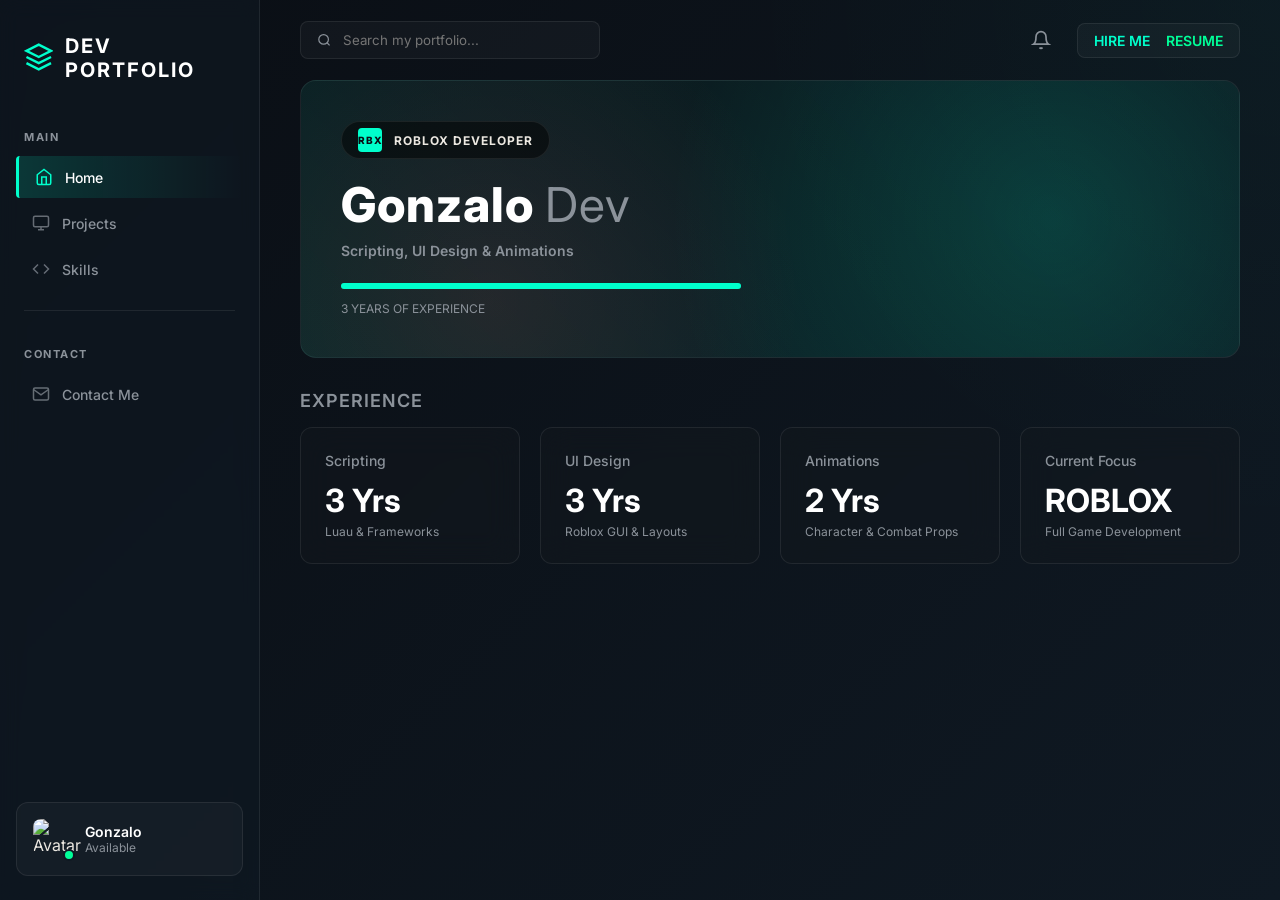
==== index.html @ f9179770 "Test_1" ====
<!DOCTYPE html>
<html lang="en">
<head>
  <meta charset="UTF-8">
  <meta name="viewport" content="width=device-width, initial-scale=1.0">
  <title>Gonzalo Developer Portfolio</title>
  <link href="https://fonts.googleapis.com/css2?family=Inter:wght@300;400;500;600;700&display=swap" rel="stylesheet">
  <link rel="stylesheet" href="style.css">
</head>
<body>
  <div class="app-layout">
    <!-- Sidebar Navigation -->
    <aside class="sidebar">
      <div class="logo-container">
        <svg width="32" height="32" viewBox="0 0 24 24" fill="none" stroke="var(--cyan)" stroke-width="2">
          <polygon points="12 2 2 7 12 12 22 7 12 2"></polygon>
          <polyline points="2 17 12 22 22 17"></polyline>
          <polyline points="2 12 12 17 22 12"></polyline>
        </svg>
        <h1>DEV PORTFOLIO</h1>
      </div>
      <nav class="nav-menu">
        <div class="nav-section">MAIN</div>
        <button class="nav-item active" data-target="view-home">
          <svg class="nav-icon" viewBox="0 0 24 24" fill="none" stroke="currentColor" stroke-width="2"><path d="M3 9l9-7 9 7v11a2 2 0 0 1-2 2H5a2 2 0 0 1-2-2z"></path><polyline points="9 22 9 12 15 12 15 22"></polyline></svg>
          Home
        </button>
        <button class="nav-item" data-target="view-projects">
          <svg class="nav-icon" viewBox="0 0 24 24" fill="none" stroke="currentColor" stroke-width="2"><rect x="2" y="3" width="20" height="14" rx="2" ry="2"></rect><line x1="8" y1="21" x2="16" y2="21"></line><line x1="12" y1="17" x2="12" y2="21"></line></svg>
          Projects
        </button>
        <button class="nav-item" data-target="view-skills">
          <svg class="nav-icon" viewBox="0 0 24 24" fill="none" stroke="currentColor" stroke-width="2"><polyline points="16 18 22 12 16 6"></polyline><polyline points="8 6 2 12 8 18"></polyline></svg>
          Skills
        </button>
        <div class="divider"></div>
        <div class="nav-section">CONTACT</div>
        <button class="nav-item" data-target="view-contact">
          <svg class="nav-icon" viewBox="0 0 24 24" fill="none" stroke="currentColor" stroke-width="2"><path d="M4 4h16c1.1 0 2 .9 2 2v12c0 1.1-.9 2-2 2H4c-1.1 0-2-.9-2-2V6c0-1.1.9-2 2-2z"></path><polyline points="22,6 12,13 2,6"></polyline></svg>
          Contact Me
        </button>
      </nav>
      
      <div class="sidebar-user">
        <div class="user-avatar">
          <img id="sidebar-avatar-img" src="https://i.pravatar.cc/150?img=68" alt="Avatar">
          <div class="status-indicator online"></div>
        </div>
        <div class="user-info">
          <div class="user-name">Gonzalo</div>
          <div class="user-status">Available</div>
        </div>
      </div>
    </aside>
    <!-- Main Content Area -->
    <main class="main-content">
      <header class="content-header">
        <div class="search-bar">
          <svg viewBox="0 0 24 24" fill="none" stroke="currentColor" stroke-width="2"><circle cx="11" cy="11" r="8"></circle><line x1="21" y1="21" x2="16.65" y2="16.65"></line></svg>
          <input type="text" placeholder="Search my portfolio...">
        </div>
        <div class="header-actions">
          <button class="icon-btn"><svg viewBox="0 0 24 24" fill="none" stroke="currentColor" stroke-width="2"><path d="M18 8A6 6 0 0 0 6 8c0 7-3 9-3 9h18s-3-2-3-9"></path><path d="M13.73 21a2 2 0 0 1-3.46 0"></path></svg></button>
          <div class="wallet">
            <span class="vp">HIRE ME</span>
            <span class="rp">RESUME</span>
          </div>
        </div>
      </header>
      <div class="views-container">
        <!-- HOME VIEW -->
        <section id="view-home" class="view active">
          <div class="hero-card">
            <div class="hero-bg" id="hero-card-bg"></div>
            <div class="hero-content">
              <div class="player-rank">
                <div class="rank-icon">RBX</div>
                <span>ROBLOX DEVELOPER</span>
              </div>
              <h1 class="player-name">Gonzalo <span class="player-tag">Dev</span></h1>
              <div class="player-level" id="hero-player-level">Scripting, UI Design & Animations</div>
              
              <div class="level-progress">
                <div class="progress-bar"><div class="progress-fill" style="width: 100%"></div></div>
                <span class="progress-text">3 YEARS OF EXPERIENCE</span>
              </div>
            </div>
          </div>
          <h2 class="section-title">EXPERIENCE</h2>
          <div class="stats-grid">
            <div class="stat-card glass-card">
              <h3>Scripting</h3>
              <div class="stat-value text-green">3 Yrs</div>
              <div class="stat-sub">Luau & Frameworks</div>
            </div>
            <div class="stat-card glass-card">
              <h3>UI Design</h3>
              <div class="stat-value text-cyan">3 Yrs</div>
              <div class="stat-sub">Roblox GUI & Layouts</div>
            </div>
            <div class="stat-card glass-card">
              <h3>Animations</h3>
              <div class="stat-value text-yellow">2 Yrs</div>
              <div class="stat-sub">Character & Combat Props</div>
            </div>
            <div class="stat-card glass-card">
              <h3>Current Focus</h3>
              <div class="stat-value text-valo">ROBLOX</div>
              <div class="stat-sub">Full Game Development</div>
            </div>
          </div>
        </section>
        <!-- PROJECTS VIEW -->
        <section id="view-projects" class="view">
          <div class="dashboard-header">
            <h1 class="page-title">RECENT PROJECTS</h1>
            <div class="game-status active-game">
              <span class="pulse-dot"></span> STATUS: DEPLOYING
            </div>
          </div>
          <div class="telemetry-grid">
            <div class="telemetry-card glass-card border-green">
              <img src="https://placeco.de/400x200/101923/00ff99?text=Your+Project+Image+Here" alt="Project 1" style="width: 100%; border-radius: 8px; margin-bottom: 16px; object-fit: cover;">
              <div class="t-header">
                <h3>Advanced Combat System</h3>
                <svg viewBox="0 0 24 24" fill="none" stroke="currentColor" stroke-width="2"><path d="M3 9l9-7 9 7v11a2 2 0 0 1-2 2H5a2 2 0 0 1-2-2z"></path></svg>
              </div>
              <p style="color: var(--text-muted); font-size: 14px; margin-bottom: 20px;">A highly responsive melee and ranged combat framework with block/parry mechanics.</p>
              <div class="t-graph" style="height: auto;">
                 <span style="background: rgba(0,255,153,0.1); color: var(--green); padding: 4px 8px; border-radius: 4px; font-size: 12px; margin-right: 8px;">Luau</span>
                 <span style="background: rgba(0,255,153,0.1); color: var(--green); padding: 4px 8px; border-radius: 4px; font-size: 12px; margin-right: 8px;">Animations</span>
                 <span style="background: rgba(0,255,153,0.1); color: var(--green); padding: 4px 8px; border-radius: 4px; font-size: 12px;">VFX</span>
              </div>
            </div>
            <div class="telemetry-card glass-card border-yellow">
              <img src="https://placeco.de/400x200/101923/ffcc00?text=Your+Project+Image+Here" alt="Project 2" style="width: 100%; border-radius: 8px; margin-bottom: 16px; object-fit: cover;">
              <div class="t-header">
                <h3>Interactive Main Menu</h3>
                <svg viewBox="0 0 24 24" fill="none" stroke="currentColor" stroke-width="2"><polyline points="22 12 18 12 15 21 9 3 6 12 2 12"></polyline></svg>
              </div>
              <p style="color: var(--text-muted); font-size: 14px; margin-bottom: 20px;">A dynamic, animated 3D main menu UI fully scripted with smooth transitions.</p>
              <div class="t-graph" style="height: auto;">
                 <span style="background: rgba(255,204,0,0.1); color: var(--yellow); padding: 4px 8px; border-radius: 4px; font-size: 12px; margin-right: 8px;">UI Design</span>
                 <span style="background: rgba(255,204,0,0.1); color: var(--yellow); padding: 4px 8px; border-radius: 4px; font-size: 12px; margin-right: 8px;">Camera Manipulation</span>
                 <span style="background: rgba(255,204,0,0.1); color: var(--yellow); padding: 4px 8px; border-radius: 4px; font-size: 12px;">Tweens</span>
              </div>
            </div>
            <div class="telemetry-card glass-card">
              <img src="https://placeco.de/400x200/101923/ff4655?text=Your+Project+Image+Here" alt="Project 3" style="width: 100%; border-radius: 8px; margin-bottom: 16px; object-fit: cover;">
              <div class="t-header">
                <h3>Custom Simulator Framework</h3>
                <svg viewBox="0 0 24 24" fill="none" stroke="currentColor" stroke-width="2"><polyline points="9 11 12 14 22 4"></polyline><path d="M21 12v7a2 2 0 0 1-2 2H5a2 2 0 0 1-2-2V5a2 2 0 0 1 2-2h11"></path></svg>
              </div>
              <p style="color: var(--text-muted); font-size: 14px; margin-bottom: 20px;">A complete, scalable framework for simulator games including pets, inventory, and shops.</p>
              <div class="t-graph" style="height: auto;">
                 <span style="background: rgba(255,70,85,0.1); color: var(--valo-red); padding: 4px 8px; border-radius: 4px; font-size: 12px; margin-right: 8px;">Scripting</span>
                 <span style="background: rgba(255,70,85,0.1); color: var(--valo-red); padding: 4px 8px; border-radius: 4px; font-size: 12px; margin-right: 8px;">Datastores</span>
                 <span style="background: rgba(255,70,85,0.1); color: var(--valo-red); padding: 4px 8px; border-radius: 4px; font-size: 12px;">Client-Server Sync</span>
              </div>
            </div>
          </div>
        </section>
        <!-- SKILLS VIEW -->
        <section id="view-skills" class="view">
          <div class="dashboard-header">
            <h1 class="page-title">TECHNICAL SKILLS</h1>
          </div>
          <div class="telemetry-grid">
            <div class="telemetry-card glass-card">
              <div class="t-header">
                <h3>SCRIPTING (LUAU)</h3>
                <svg viewBox="0 0 24 24" fill="none" stroke="currentColor" stroke-width="2"><polyline points="16 18 22 12 16 6"></polyline><polyline points="8 6 2 12 8 18"></polyline></svg>
              </div>
              <div class="t-value">95%</div>
              <div class="progress-ring-container">
                <svg class="progress-ring" height="80" width="80">
                  <circle stroke="rgba(255,255,255,0.1)" stroke-width="6" fill="transparent" r="34" cx="40" cy="40"/>
                  <circle stroke="var(--cyan)" stroke-width="6" fill="transparent" r="34" cx="40" cy="40" stroke-dasharray="213" stroke-dashoffset="10"/>
                </svg>
              </div>
            </div>
            <div class="telemetry-card glass-card">
              <div class="t-header">
                <h3>UI DESIGN (ROBLOX GUI)</h3>
                <svg viewBox="0 0 24 24" fill="none" stroke="currentColor" stroke-width="2"><circle cx="12" cy="12" r="10"></circle><circle cx="12" cy="12" r="4"></circle><line x1="21.17" y1="8" x2="12" y2="8"></line><line x1="3.95" y1="6.06" x2="8.54" y2="14"></line><line x1="10.88" y1="21.94" x2="15.46" y2="14"></line></svg>
              </div>
              <div class="t-value">90%</div>
              <div class="progress-ring-container">
                <svg class="progress-ring" height="80" width="80">
                  <circle stroke="rgba(255,255,255,0.1)" stroke-width="6" fill="transparent" r="34" cx="40" cy="40"/>
                  <circle stroke="var(--valo-red)" stroke-width="6" fill="transparent" r="34" cx="40" cy="40" stroke-dasharray="213" stroke-dashoffset="21"/>
                </svg>
              </div>
            </div>
            <div class="telemetry-card glass-card">
              <div class="t-header">
                <h3>ANIMATIONS</h3>
                <svg viewBox="0 0 24 24" fill="none" stroke="currentColor" stroke-width="2"><ellipse cx="12" cy="5" rx="9" ry="3"></ellipse><path d="M21 12c0 1.66-4 3-9 3s-9-1.34-9-3"></path><path d="M3 5v14c0 1.66 4 3 9 3s9-1.34 9-3V5"></path></svg>
              </div>
              <div class="t-value">80%</div>
              <div class="progress-ring-container">
                <svg class="progress-ring" height="80" width="80">
                  <circle stroke="rgba(255,255,255,0.1)" stroke-width="6" fill="transparent" r="34" cx="40" cy="40"/>
                  <circle stroke="var(--yellow)" stroke-width="6" fill="transparent" r="34" cx="40" cy="40" stroke-dasharray="213" stroke-dashoffset="42"/>
                </svg>
              </div>
            </div>
          </div>
        </section>
        <!-- CONTACT VIEW -->
        <section id="view-contact" class="view">
          <h1 class="page-title">CONTACT ME</h1>
          <div class="settings-container glass-card">
            <div class="settings-group">
              <h3>Get In Touch</h3>
              <div class="setting-item">
                <div class="setting-info">
                  <h4>Email</h4>
                  <p>gonzalo@example.com</p>
                </div>
                <button class="btn btn-danger">COPY</button>
              </div>
              <div class="setting-item">
                <div class="setting-info">
                  <h4>Roblox Profile</h4>
                  <p>roblox.com/users/12345/profile</p>
                </div>
                <button class="btn btn-danger">VISIT</button>
              </div>
              <div class="setting-item">
                <div class="setting-info">
                  <h4>Discord</h4>
                  <p>gonzalo_dev</p>
                </div>
                <button class="btn btn-danger">COPY</button>
              </div>
            </div>
            <div class="settings-actions">
              <button class="btn btn-danger" style="width: 100%; justify-content: center;">
                <svg viewBox="0 0 24 24" width="16" height="16" fill="none" stroke="currentColor" stroke-width="2"><path d="M22 16.92v3a2 2 0 0 1-2.18 2 19.79 19.79 0 0 1-8.63-3.07 19.5 19.5 0 0 1-6-6 19.79 19.79 0 0 1-3.07-8.67A2 2 0 0 1 4.11 2h3a2 2 0 0 1 2 1.72 12.84 12.84 0 0 0 .7 2.81 2 2 0 0 1-.45 2.11L8.09 9.91a16 16 0 0 0 6 6l1.27-1.27a2 2 0 0 1 2.11-.45 12.84 12.84 0 0 0 2.81.7A2 2 0 0 1 22 16.92z"></path></svg>
                SCHEDULE A CALL
              </button>
            </div>
          </div>
        </section>
      </div>
    </main>
  </div>
  <script src="script.js"></script>
</body>
</html>
---- style.css ----
:root {
  --valo-black: #111111;
  --valo-dark: #0f1923;
  --valo-darker: #0a0e14;
  --valo-red: #ff4655;
  --cyan: #00ffcc;
  --green: #00ff99;
  --yellow: #ffcc00;
  --text-main: #ece8e1;
  --text-muted: #8b929a;
  --glass-bg: rgba(255, 255, 255, 0.03);
  --glass-border: rgba(255, 255, 255, 0.08);
  --glow-red: rgba(255, 70, 85, 0.4);
}
* { box-sizing: border-box; margin: 0; padding: 0; }
body {
  font-family: 'Inter', sans-serif; background: linear-gradient(135deg, var(--valo-darker), var(--valo-dark)); color: var(--text-main); height: 100vh; overflow: hidden; user-select: none;
}
.app-layout { display: flex; height: 100vh; }
.sidebar {
  width: 260px; background: rgba(15, 25, 35, 0.6); backdrop-filter: blur(10px); border-right: 1px solid var(--glass-border); display: flex; flex-direction: column; padding: 32px 0 24px;
}
.logo-container { display: flex; align-items: center; gap: 12px; padding: 0 24px 32px; }
.logo-container h1 { font-size: 20px; font-weight: 700; letter-spacing: 2px; color: white; margin-top: 2px; }
.nav-menu { flex: 1; display: flex; flex-direction: column; gap: 4px; padding: 0 16px; }
.nav-section { font-size: 11px; font-weight: 700; color: var(--text-muted); letter-spacing: 1.5px; padding: 16px 8px 8px; }
.nav-item {
  display: flex; align-items: center; gap: 12px; width: 100%; padding: 12px 16px; background: transparent; border: none; border-radius: 8px; color: var(--text-muted); font-size: 14px; font-weight: 500; cursor: pointer; transition: all 0.2s ease; font-family: 'Inter', sans-serif;
}
.nav-item .nav-icon { width: 18px; height: 18px; opacity: 0.7; transition: opacity 0.2s; }
.nav-item:hover { color: white; background: rgba(255, 255, 255, 0.05); }
.nav-item.active {
  color: white; background: linear-gradient(90deg, rgba(0, 255, 204, 0.15), transparent); border-left: 3px solid var(--cyan); border-radius: 4px;
}
.nav-item.active .nav-icon { opacity: 1; stroke: var(--cyan); }
.divider { height: 1px; background: var(--glass-border); margin: 16px 8px; }
.sidebar-user {
  margin: 0 16px; padding: 16px; background: var(--glass-bg); border-radius: 12px; border: 1px solid var(--glass-border); display: flex; align-items: center; gap: 12px;
}
.user-avatar { position: relative; width: 40px; height: 40px; }
.user-avatar img { width: 100%; height: 100%; border-radius: 8px; object-fit: cover; }
.status-indicator {
  position: absolute; bottom: -2px; right: -2px; width: 12px; height: 12px; border-radius: 50%; border: 2px solid var(--valo-dark);
}
.status-indicator.online { background: var(--green); }
.user-info { display: flex; flex-direction: column; }
.user-name { font-weight: 600; font-size: 14px; color: white; }
.user-status { font-size: 12px; color: var(--text-muted); }
.main-content {
  flex: 1; display: flex; flex-direction: column; position: relative; overflow: hidden; background: radial-gradient(circle at top right, rgba(0, 255, 204, 0.03), transparent 40%);
}
.content-header { height: 80px; padding: 0 40px; display: flex; justify-content: space-between; align-items: center; }
.search-bar {
  display: flex; align-items: center; gap: 12px; background: var(--glass-bg); border: 1px solid var(--glass-border); padding: 10px 16px; border-radius: 8px; width: 300px; transition: border-color 0.2s;
}
.search-bar:focus-within { border-color: var(--cyan); }
.search-bar svg { width: 16px; height: 16px; color: var(--text-muted); }
.search-bar input { background: transparent; border: none; color: white; outline: none; width: 100%; font-family: inherit; }
.header-actions { display: flex; align-items: center; gap: 20px; }
.icon-btn { background: transparent; border: none; color: var(--text-muted); cursor: pointer; transition: color 0.2s; width: 32px; height: 32px; display: flex; justify-content: center; align-items: center; }
.icon-btn:hover { color: white; }
.icon-btn svg { width: 20px; height: 20px; }
.wallet {
  display: flex; gap: 16px; font-size: 14px; font-weight: 600; background: var(--glass-bg); padding: 8px 16px; border-radius: 8px; border: 1px solid var(--glass-border);
}
.vp { color: var(--cyan); cursor: pointer; transition: color 0.2s; }
.vp:hover { color: white; }
.rp { color: var(--green); cursor: pointer; transition: color 0.2s; }
.rp:hover { color: white; }
.views-container { flex: 1; padding: 0 40px 40px; overflow-y: auto; position: relative; }
.view { display: none; animation: fadeIn 0.3s ease forwards; }
.view.active { display: block; }
@keyframes fadeIn { from { opacity: 0; transform: translateY(10px); } to { opacity: 1; transform: translateY(0); } }
.page-title { font-size: 32px; font-weight: 700; letter-spacing: 2px; margin-bottom: 24px; text-transform: uppercase; color: white; }
.section-title { font-size: 18px; font-weight: 600; margin: 32px 0 16px; color: var(--text-muted); letter-spacing: 1px; }
.glass-card { background: rgba(20, 25, 30, 0.4); backdrop-filter: blur(16px); border: 1px solid var(--glass-border); border-radius: 12px; padding: 24px; }
.text-green { color: var(--green); }
.text-cyan { color: var(--cyan); }
.text-yellow { color: var(--yellow); }
.text-valo { color: var(--valo-red); }
.hero-card {
  position: relative; border-radius: 16px; overflow: hidden; min-height: 240px; display: flex; align-items: center; padding: 40px; border: 1px solid var(--glass-border); background: linear-gradient(45deg, rgba(0,255,204,0.1), rgba(0,0,0,0));
}
.hero-bg {
  position: absolute; top: 0; left: 0; right: 0; bottom: 0; background: radial-gradient(circle at 80% 50%, rgba(0,255,204,0.15) 0%, transparent 50%), radial-gradient(circle at 20% 80%, rgba(255,70,85,0.1) 0%, transparent 40%); z-index: 1;
}
.hero-content { position: relative; z-index: 2; width: 100%; }
.player-rank {
  display: inline-flex; align-items: center; gap: 12px; background: rgba(0,0,0,0.5); padding: 6px 16px; border-radius: 20px; font-size: 12px; font-weight: 700; letter-spacing: 1px; border: 1px solid var(--glass-border); margin-bottom: 16px;
}
.rank-icon { width: 24px; height: 24px; background: var(--cyan); color: var(--valo-darker); display: flex; justify-content: center; align-items: center; font-size: 10px; border-radius: 4px; font-weight: 800; }
.player-name { font-size: 48px; font-weight: 800; color: white; letter-spacing: 1px; margin-bottom: 8px; }
.player-tag { color: var(--text-muted); font-weight: 400; }
.player-level { font-size: 14px; font-weight: 600; color: var(--text-muted); margin-bottom: 24px; }
.level-progress { max-width: 400px; }
.progress-bar { height: 6px; background: rgba(255,255,255,0.1); border-radius: 3px; overflow: hidden; margin-bottom: 8px; }
.progress-fill { height: 100%; background: var(--cyan); box-shadow: 0 0 10px rgba(0,255,204,0.5); }
.progress-text { font-size: 12px; color: var(--text-muted); }
.stats-grid { display: grid; grid-template-columns: repeat(auto-fit, minmax(200px, 1fr)); gap: 20px; }
.stat-card h3 { font-size: 14px; color: var(--text-muted); font-weight: 500; margin-bottom: 12px; }
.stat-value { font-size: 32px; font-weight: 700; color: white; margin-bottom: 4px; }
.stat-sub { font-size: 12px; color: var(--text-muted); }
.dashboard-header { display: flex; justify-content: space-between; align-items: center; margin-bottom: 24px; }
.game-status {
  display: flex; align-items: center; gap: 12px; padding: 8px 16px; border-radius: 20px; font-size: 12px; font-weight: 700; letter-spacing: 1px; background: rgba(0,255,153,0.1); color: var(--green); border: 1px solid rgba(0,255,153,0.2);
}
.pulse-dot { width: 8px; height: 8px; background: var(--green); border-radius: 50%; box-shadow: 0 0 10px var(--green); animation: pulse 2s infinite; }
@keyframes pulse { 0% { transform: scale(0.95); box-shadow: 0 0 0 0 rgba(0,255,153,0.7); } 70% { transform: scale(1); box-shadow: 0 0 0 6px rgba(0,255,153,0); } 100% { transform: scale(0.95); box-shadow: 0 0 0 0 rgba(0,255,153,0); } }
.telemetry-grid { display: grid; grid-template-columns: repeat(auto-fit, minmax(300px, 1fr)); gap: 24px; }
.telemetry-card { position: relative; overflow: hidden; display: flex; flex-direction: column; }
.border-green { border-top: 3px solid var(--green); }
.border-yellow { border-top: 3px solid var(--yellow); }
.t-header { display: flex; justify-content: space-between; align-items: center; margin-bottom: 16px; }
.t-header h3 { font-size: 14px; font-weight: 600; color: var(--text-muted); text-transform: uppercase; }
.t-header svg { width: 18px; height: 18px; color: var(--text-muted); }
.t-value { font-size: 40px; font-weight: 800; margin-bottom: 24px; }
.t-graph { display: flex; align-items: flex-end; gap: 4px; height: 60px; margin-top: auto; }
.progress-ring-container { display: flex; justify-content: center; align-items: center; margin-top: auto; padding: 10px 0; }
.progress-ring { transform: rotate(-90deg); }
.progress-ring circle { transition: stroke-dashoffset 0.5s; }
.settings-container { max-width: 600px; }
.settings-group { margin-bottom: 32px; }
.settings-group h3 { font-size: 14px; font-weight: 700; text-transform: uppercase; color: var(--text-muted); border-bottom: 1px solid var(--glass-border); padding-bottom: 12px; margin-bottom: 20px; }
.setting-item { display: flex; justify-content: space-between; align-items: center; margin-bottom: 20px; }
.setting-info h4 { font-size: 16px; font-weight: 500; color: white; margin-bottom: 4px; }
.setting-info p { font-size: 13px; color: var(--text-muted); }
.settings-actions { margin-top: 40px; padding-top: 24px; border-top: 1px solid var(--glass-border); }
.btn {
  display: inline-flex; align-items: center; gap: 8px; padding: 10px 24px; border-radius: 6px; font-size: 14px; font-weight: 600; cursor: pointer; transition: all 0.2s; font-family: inherit; border: none;
}
.btn-danger { background: transparent; color: var(--cyan); border: 1px solid rgba(0,255,204,0.3); }
.btn-danger:hover { background: rgba(0,255,204,0.1); border-color: var(--cyan); color: white; }
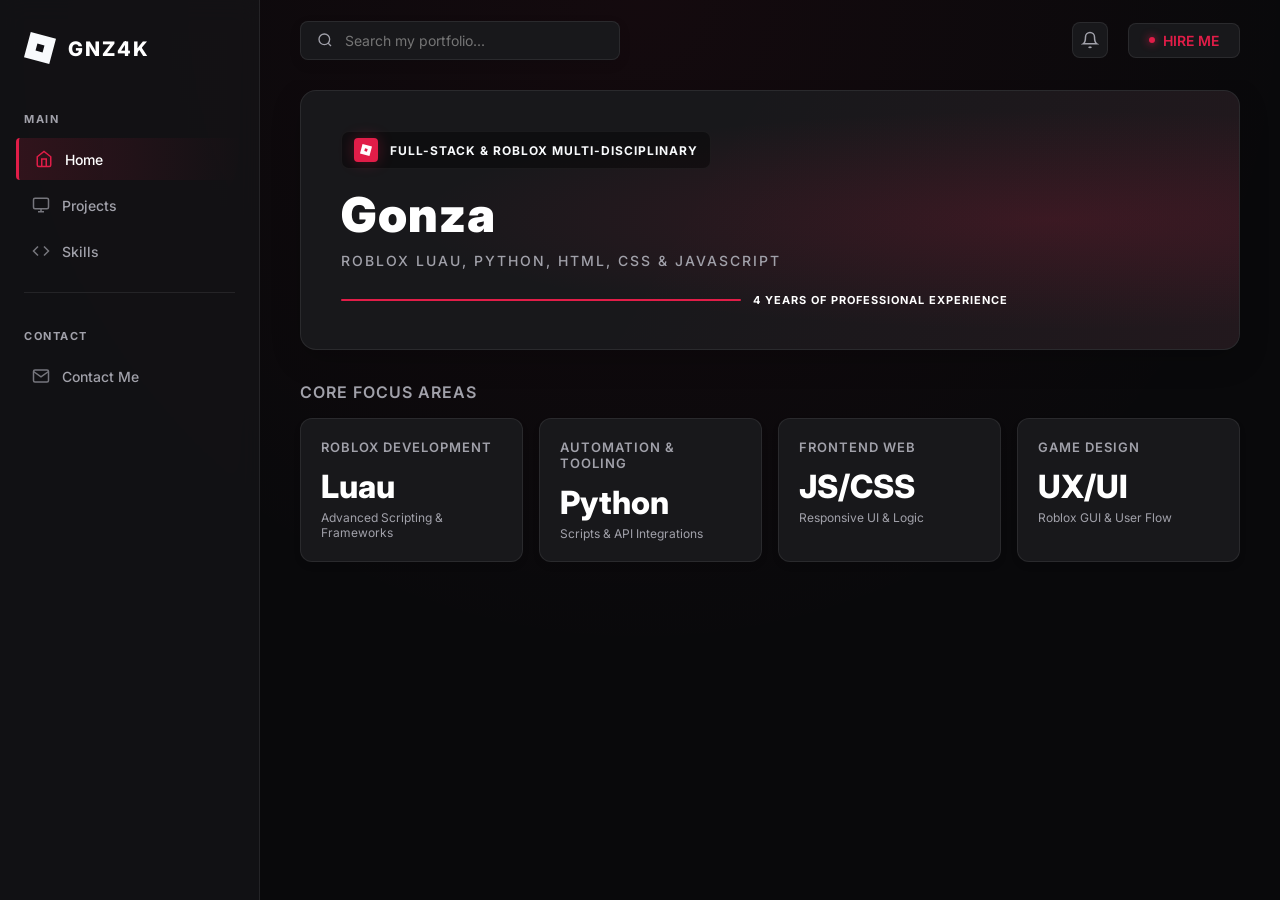
==== commit b97bac2e: "Mobile Support" ====
--- a/index.html
+++ b/index.html
@@ -1,245 +1,474 @@
 <!DOCTYPE html>
 <html lang="en">
+
 <head>
   <meta charset="UTF-8">
   <meta name="viewport" content="width=device-width, initial-scale=1.0">
-  <title>Gonzalo Developer Portfolio</title>
-  <link href="https://fonts.googleapis.com/css2?family=Inter:wght@300;400;500;600;700&display=swap" rel="stylesheet">
+  <title>gnz4k's Portfolio</title>
+  <link rel="icon" type="image/png"
+    href="https://raw.githubusercontent.com/gnz4k/portfolio/refs/heads/main/Assets/Icons/EvolvedBlocksIcon.png">
+  <link href="https://fonts.googleapis.com/css2?family=Inter:wght@300;400;500;600;700;800;900&display=swap"
+    rel="stylesheet">
   <link rel="stylesheet" href="style.css">
 </head>
+
 <body>
   <div class="app-layout">
+    <!-- Mobile Sidebar Overlay -->
+    <div class="sidebar-overlay" id="sidebar-overlay"></div>
+
     <!-- Sidebar Navigation -->
     <aside class="sidebar">
       <div class="logo-container">
-        <svg width="32" height="32" viewBox="0 0 24 24" fill="none" stroke="var(--cyan)" stroke-width="2">
-          <polygon points="12 2 2 7 12 12 22 7 12 2"></polygon>
-          <polyline points="2 17 12 22 22 17"></polyline>
-          <polyline points="2 12 12 17 22 12"></polyline>
+        <svg width="32" height="32" viewBox="0 0 24 24" fill="currentColor">
+          <path d="M18.926 23.998 0 18.892 5.075.002 24 5.108ZM15.348 10.09l-5.282-1.453-1.414 5.273 5.282 1.453z" />
         </svg>
-        <h1>DEV PORTFOLIO</h1>
+        <h1>GNZ4K</h1>
       </div>
       <nav class="nav-menu">
         <div class="nav-section">MAIN</div>
         <button class="nav-item active" data-target="view-home">
-          <svg class="nav-icon" viewBox="0 0 24 24" fill="none" stroke="currentColor" stroke-width="2"><path d="M3 9l9-7 9 7v11a2 2 0 0 1-2 2H5a2 2 0 0 1-2-2z"></path><polyline points="9 22 9 12 15 12 15 22"></polyline></svg>
+          <svg class="nav-icon" viewBox="0 0 24 24" fill="none" stroke="currentColor" stroke-width="2">
+            <path d="M3 9l9-7 9 7v11a2 2 0 0 1-2 2H5a2 2 0 0 1-2-2z"></path>
+            <polyline points="9 22 9 12 15 12 15 22"></polyline>
+          </svg>
           Home
         </button>
         <button class="nav-item" data-target="view-projects">
-          <svg class="nav-icon" viewBox="0 0 24 24" fill="none" stroke="currentColor" stroke-width="2"><rect x="2" y="3" width="20" height="14" rx="2" ry="2"></rect><line x1="8" y1="21" x2="16" y2="21"></line><line x1="12" y1="17" x2="12" y2="21"></line></svg>
+          <svg class="nav-icon" viewBox="0 0 24 24" fill="none" stroke="currentColor" stroke-width="2">
+            <rect x="2" y="3" width="20" height="14" rx="2" ry="2"></rect>
+            <line x1="8" y1="21" x2="16" y2="21"></line>
+            <line x1="12" y1="17" x2="12" y2="21"></line>
+          </svg>
           Projects
         </button>
         <button class="nav-item" data-target="view-skills">
-          <svg class="nav-icon" viewBox="0 0 24 24" fill="none" stroke="currentColor" stroke-width="2"><polyline points="16 18 22 12 16 6"></polyline><polyline points="8 6 2 12 8 18"></polyline></svg>
+          <svg class="nav-icon" viewBox="0 0 24 24" fill="none" stroke="currentColor" stroke-width="2">
+            <polyline points="16 18 22 12 16 6"></polyline>
+            <polyline points="8 6 2 12 8 18"></polyline>
+          </svg>
           Skills
         </button>
         <div class="divider"></div>
         <div class="nav-section">CONTACT</div>
         <button class="nav-item" data-target="view-contact">
-          <svg class="nav-icon" viewBox="0 0 24 24" fill="none" stroke="currentColor" stroke-width="2"><path d="M4 4h16c1.1 0 2 .9 2 2v12c0 1.1-.9 2-2 2H4c-1.1 0-2-.9-2-2V6c0-1.1.9-2 2-2z"></path><polyline points="22,6 12,13 2,6"></polyline></svg>
+          <svg class="nav-icon" viewBox="0 0 24 24" fill="none" stroke="currentColor" stroke-width="2">
+            <path d="M4 4h16c1.1 0 2 .9 2 2v12c0 1.1-.9 2-2 2H4c-1.1 0-2-.9-2-2V6c0-1.1.9-2 2-2z"></path>
+            <polyline points="22,6 12,13 2,6"></polyline>
+          </svg>
           Contact Me
         </button>
       </nav>
-      
-      <div class="sidebar-user">
-        <div class="user-avatar">
-          <img id="sidebar-avatar-img" src="https://i.pravatar.cc/150?img=68" alt="Avatar">
-          <div class="status-indicator online"></div>
-        </div>
-        <div class="user-info">
-          <div class="user-name">Gonzalo</div>
-          <div class="user-status">Available</div>
-        </div>
-      </div>
     </aside>
+
     <!-- Main Content Area -->
     <main class="main-content">
       <header class="content-header">
-        <div class="search-bar">
-          <svg viewBox="0 0 24 24" fill="none" stroke="currentColor" stroke-width="2"><circle cx="11" cy="11" r="8"></circle><line x1="21" y1="21" x2="16.65" y2="16.65"></line></svg>
-          <input type="text" placeholder="Search my portfolio...">
+
+        <!-- Search Container with Auto-complete -->
+        <div class="search-container">
+          <div class="search-bar">
+            <svg viewBox="0 0 24 24" fill="none" stroke="currentColor" stroke-width="2">
+              <circle cx="11" cy="11" r="8"></circle>
+              <line x1="21" y1="21" x2="16.65" y2="16.65"></line>
+            </svg>
+            <input type="text" id="portfolio-search" placeholder="Search my portfolio..." autocomplete="off">
+          </div>
+          <!-- Dropdown items will be injected here via JS -->
+          <div id="search-dropdown" class="search-dropdown"></div>
         </div>
+
         <div class="header-actions">
-          <button class="icon-btn"><svg viewBox="0 0 24 24" fill="none" stroke="currentColor" stroke-width="2"><path d="M18 8A6 6 0 0 0 6 8c0 7-3 9-3 9h18s-3-2-3-9"></path><path d="M13.73 21a2 2 0 0 1-3.46 0"></path></svg></button>
+          <button class="icon-btn mobile-menu-toggle" id="mobile-menu-toggle">
+            <svg viewBox="0 0 24 24" fill="none" stroke="currentColor" stroke-width="2" stroke-linecap="round"
+              stroke-linejoin="round">
+              <line x1="3" y1="12" x2="21" y2="12"></line>
+              <line x1="3" y1="6" x2="21" y2="6"></line>
+              <line x1="3" y1="18" x2="21" y2="18"></line>
+            </svg>
+          </button>
+          <button class="icon-btn">
+            <svg viewBox="0 0 24 24" fill="none" stroke="currentColor" stroke-width="2">
+              <path d="M18 8A6 6 0 0 0 6 8c0 7-3 9-3 9h18s-3-2-3-9"></path>
+              <path d="M13.73 21a2 2 0 0 1-3.46 0"></path>
+            </svg>
+          </button>
           <div class="wallet">
-            <span class="vp">HIRE ME</span>
-            <span class="rp">RESUME</span>
+            <span class="vp" id="hire-me-btn">HIRE ME</span>
           </div>
         </div>
       </header>
+
       <div class="views-container">
+
         <!-- HOME VIEW -->
         <section id="view-home" class="view active">
           <div class="hero-card">
             <div class="hero-bg" id="hero-card-bg"></div>
             <div class="hero-content">
               <div class="player-rank">
-                <div class="rank-icon">RBX</div>
-                <span>ROBLOX DEVELOPER</span>
-              </div>
-              <h1 class="player-name">Gonzalo <span class="player-tag">Dev</span></h1>
-              <div class="player-level" id="hero-player-level">Scripting, UI Design & Animations</div>
-              
+                <div class="rank-icon">
+                  <svg width="12" height="12" viewBox="0 0 24 24" fill="currentColor">
+                    <path
+                      d="M18.926 23.998 0 18.892 5.075.002 24 5.108ZM15.348 10.09l-5.282-1.453-1.414 5.273 5.282 1.453z" />
+                  </svg>
+                </div>
+                <span>FULL-STACK & ROBLOX MULTI-DISCIPLINARY</span>
+              </div>
+              <h1 class="player-name">Gonza</h1>
+              <div class="player-level" id="hero-player-level">Roblox Luau, Python, HTML, CSS & JavaScript</div>
+
               <div class="level-progress">
-                <div class="progress-bar"><div class="progress-fill" style="width: 100%"></div></div>
-                <span class="progress-text">3 YEARS OF EXPERIENCE</span>
-              </div>
-            </div>
-          </div>
-          <h2 class="section-title">EXPERIENCE</h2>
+                <div class="progress-bar">
+                  <div class="progress-fill" style="width: 100%"></div>
+                </div>
+                <span class="progress-text">4 YEARS OF PROFESSIONAL EXPERIENCE</span>
+              </div>
+            </div>
+          </div>
+
+          <h2 id="focus-home" class="section-title">CORE FOCUS AREAS</h2>
           <div class="stats-grid">
             <div class="stat-card glass-card">
-              <h3>Scripting</h3>
-              <div class="stat-value text-green">3 Yrs</div>
-              <div class="stat-sub">Luau & Frameworks</div>
+              <h3>Roblox Development</h3>
+              <div class="stat-value text-crimson">Luau</div>
+              <div class="stat-sub">Advanced Scripting & Frameworks</div>
             </div>
             <div class="stat-card glass-card">
-              <h3>UI Design</h3>
-              <div class="stat-value text-cyan">3 Yrs</div>
-              <div class="stat-sub">Roblox GUI & Layouts</div>
+              <h3>Automation & Tooling</h3>
+              <div class="stat-value text-crimson">Python</div>
+              <div class="stat-sub">Scripts & API Integrations</div>
             </div>
             <div class="stat-card glass-card">
-              <h3>Animations</h3>
-              <div class="stat-value text-yellow">2 Yrs</div>
-              <div class="stat-sub">Character & Combat Props</div>
+              <h3>Frontend Web</h3>
+              <div class="stat-value text-crimson">JS/CSS</div>
+              <div class="stat-sub">Responsive UI & Logic</div>
             </div>
             <div class="stat-card glass-card">
-              <h3>Current Focus</h3>
-              <div class="stat-value text-valo">ROBLOX</div>
-              <div class="stat-sub">Full Game Development</div>
+              <h3>Game Design</h3>
+              <div class="stat-value text-crimson">UX/UI</div>
+              <div class="stat-sub">Roblox GUI & User Flow</div>
             </div>
           </div>
         </section>
+
         <!-- PROJECTS VIEW -->
         <section id="view-projects" class="view">
           <div class="dashboard-header">
             <h1 class="page-title">RECENT PROJECTS</h1>
-            <div class="game-status active-game">
-              <span class="pulse-dot"></span> STATUS: DEPLOYING
-            </div>
-          </div>
+            <div class="game-status active-game youtube-link" onclick="navigateTo('view-contact')">
+              <svg viewBox="0 0 24 24" fill="currentColor" style="width: 14px; height: 14px; margin-right: 8px;">
+                <path
+                  d="M23.498 6.186a3.016 3.016 0 0 0-2.122-2.136C19.505 3.545 12 3.545 12 3.545s-7.505 0-9.377.505A3.017 3.017 0 0 0 .502 6.186C0 8.07 0 12 0 12s0 3.93.502 5.814a3.016 3.016 0 0 0 2.122 2.136c1.871.505 9.376.505 9.376.505s7.505 0 9.377-.505a3.015 3.015 0 0 0 2.122-2.136C24 15.93 24 12 24 12s0-3.93-.502-5.814zM9.545 15.568V8.432L15.818 12l-6.273 3.568z" />
+              </svg>
+              WATCH ON YOUTUBE
+            </div>
+          </div>
+
           <div class="telemetry-grid">
-            <div class="telemetry-card glass-card border-green">
-              <img src="https://placeco.de/400x200/101923/00ff99?text=Your+Project+Image+Here" alt="Project 1" style="width: 100%; border-radius: 8px; margin-bottom: 16px; object-fit: cover;">
-              <div class="t-header">
-                <h3>Advanced Combat System</h3>
-                <svg viewBox="0 0 24 24" fill="none" stroke="currentColor" stroke-width="2"><path d="M3 9l9-7 9 7v11a2 2 0 0 1-2 2H5a2 2 0 0 1-2-2z"></path></svg>
-              </div>
-              <p style="color: var(--text-muted); font-size: 14px; margin-bottom: 20px;">A highly responsive melee and ranged combat framework with block/parry mechanics.</p>
-              <div class="t-graph" style="height: auto;">
-                 <span style="background: rgba(0,255,153,0.1); color: var(--green); padding: 4px 8px; border-radius: 4px; font-size: 12px; margin-right: 8px;">Luau</span>
-                 <span style="background: rgba(0,255,153,0.1); color: var(--green); padding: 4px 8px; border-radius: 4px; font-size: 12px; margin-right: 8px;">Animations</span>
-                 <span style="background: rgba(0,255,153,0.1); color: var(--green); padding: 4px 8px; border-radius: 4px; font-size: 12px;">VFX</span>
-              </div>
-            </div>
-            <div class="telemetry-card glass-card border-yellow">
-              <img src="https://placeco.de/400x200/101923/ffcc00?text=Your+Project+Image+Here" alt="Project 2" style="width: 100%; border-radius: 8px; margin-bottom: 16px; object-fit: cover;">
-              <div class="t-header">
-                <h3>Interactive Main Menu</h3>
-                <svg viewBox="0 0 24 24" fill="none" stroke="currentColor" stroke-width="2"><polyline points="22 12 18 12 15 21 9 3 6 12 2 12"></polyline></svg>
-              </div>
-              <p style="color: var(--text-muted); font-size: 14px; margin-bottom: 20px;">A dynamic, animated 3D main menu UI fully scripted with smooth transitions.</p>
-              <div class="t-graph" style="height: auto;">
-                 <span style="background: rgba(255,204,0,0.1); color: var(--yellow); padding: 4px 8px; border-radius: 4px; font-size: 12px; margin-right: 8px;">UI Design</span>
-                 <span style="background: rgba(255,204,0,0.1); color: var(--yellow); padding: 4px 8px; border-radius: 4px; font-size: 12px; margin-right: 8px;">Camera Manipulation</span>
-                 <span style="background: rgba(255,204,0,0.1); color: var(--yellow); padding: 4px 8px; border-radius: 4px; font-size: 12px;">Tweens</span>
-              </div>
-            </div>
-            <div class="telemetry-card glass-card">
-              <img src="https://placeco.de/400x200/101923/ff4655?text=Your+Project+Image+Here" alt="Project 3" style="width: 100%; border-radius: 8px; margin-bottom: 16px; object-fit: cover;">
-              <div class="t-header">
-                <h3>Custom Simulator Framework</h3>
-                <svg viewBox="0 0 24 24" fill="none" stroke="currentColor" stroke-width="2"><polyline points="9 11 12 14 22 4"></polyline><path d="M21 12v7a2 2 0 0 1-2 2H5a2 2 0 0 1-2-2V5a2 2 0 0 1 2-2h11"></path></svg>
-              </div>
-              <p style="color: var(--text-muted); font-size: 14px; margin-bottom: 20px;">A complete, scalable framework for simulator games including pets, inventory, and shops.</p>
-              <div class="t-graph" style="height: auto;">
-                 <span style="background: rgba(255,70,85,0.1); color: var(--valo-red); padding: 4px 8px; border-radius: 4px; font-size: 12px; margin-right: 8px;">Scripting</span>
-                 <span style="background: rgba(255,70,85,0.1); color: var(--valo-red); padding: 4px 8px; border-radius: 4px; font-size: 12px; margin-right: 8px;">Datastores</span>
-                 <span style="background: rgba(255,70,85,0.1); color: var(--valo-red); padding: 4px 8px; border-radius: 4px; font-size: 12px;">Client-Server Sync</span>
-              </div>
-            </div>
+
+            <!-- Project 1: Hephaestus -->
+            <div id="proj-heph" class="project-card project-border">
+              <div class="project-image-wrapper">
+                <img
+                  src="https://raw.githubusercontent.com/gnz4k/portfolio/refs/heads/main/Assets/Banners/Hephaestus.png"
+                  alt="Hephaestus Engine">
+              </div>
+              <div class="project-content">
+                <div class="t-header">
+                  <h3>Hephaestus Engine</h3>
+                  <img src="https://skillicons.dev/icons?i=python" alt="Python" class="t-header-icon">
+                </div>
+                <p style="color: var(--text-muted); font-size: 14px; margin-bottom: 20px; line-height: 1.6;">
+                  An industrial-scale automation suite designed for Roblox developers. It centralizes asset pipelines
+                  and monetization workflows by integrating deeply with Roblox Open Cloud APIs.
+                </p>
+                <div class="project-highlights">
+                  <div class="highlight-item">
+                    <p><strong>Bulk Automation:</strong> Deploy and configure hundreds of assets and monetization
+                      products in a single atomic session.</p>
+                  </div>
+                  <div class="highlight-item">
+                    <p><strong>Robust Architecture:</strong> Hybrid micro-service pattern with decoupled business logic
+                      and a premium web-view interface.</p>
+                  </div>
+                  <div class="highlight-item">
+                    <p><strong>Premium UI/UX:</strong> Glassmorphism-based hybrid GUI with real-time bridge-pattern
+                      communication between Python and JS.</p>
+                  </div>
+                  <div class="highlight-item">
+                    <p><strong>Advanced Engineering:</strong> Implements asynchronous multi-threading, strategic API
+                      polling, and rate-limiting prevention.</p>
+                  </div>
+                </div>
+                <div class="t-graph">
+                  <span class="tag">Python</span>
+                  <span class="tag">Open Cloud</span>
+                  <span class="tag">Asynchronous</span>
+                  <span class="tag">Pillow</span>
+                  <span class="tag">Requests</span>
+                </div>
+              </div>
+            </div>
+
+            <!-- Project 3: Procedural World Engine -->
+            <div id="proj-procedural-world" class="project-card project-border">
+              <div class="project-image-wrapper">
+                <img
+                  src="https://raw.githubusercontent.com/gnz4k/portfolio/refs/heads/main/Assets/Banners/PerlinProject.png"
+                  alt="Procedural World Engine">
+              </div>
+              <div class="project-content">
+                <div class="t-header">
+                  <h3>Procedural World Engine</h3>
+                  <img src="https://skillicons.dev/icons?i=lua" alt="Luau" class="t-header-icon">
+                </div>
+                <p style="color: var(--text-muted); font-size: 14px; margin-bottom: 20px; line-height: 1.6;">
+                  A high-performance terrain generation system for Roblox, designed to deliver infinite voxel
+                  environments. Built using Parallel Luau and Data-Oriented Programming (DOP) principles.
+                </p>
+                <div class="project-highlights">
+                  <div class="highlight-item">
+                    <p><strong>High Performance:</strong> Multi-threaded generation using Roblox's Actor threading model
+                      to parallelize voxel arithmetic.</p>
+                  </div>
+                  <div class="highlight-item">
+                    <p><strong>Infinite Streaming:</strong> Seamless chunk streaming system based on player position
+                      with dynamic loading and proactive memory pooling.</p>
+                  </div>
+                  <div class="highlight-item">
+                    <p><strong>Bioclimatic Sampling:</strong> Advanced biome modeling based on temperature and humidity
+                      maps with Whittaker-driven climate diagrams.</p>
+                  </div>
+                  <div class="highlight-item">
+                    <p><strong>Geometry Optimization:</strong> Integrated Greedy Meshing algorithm to drastically reduce
+                      part count and minimize Draw Calls.</p>
+                  </div>
+                  <div class="highlight-item">
+                    <p><strong>Distributed AI:</strong> Autonomous NPC system leveraging Actor-based asynchronous
+                      processing for complex independent entity logic.</p>
+                  </div>
+                </div>
+                <div class="t-graph">
+                  <span class="tag">Luau</span>
+                  <span class="tag">Parallel Luau</span>
+                  <span class="tag">Voxel Engine</span>
+                  <span class="tag">Greedy Meshing</span>
+                  <span class="tag">Buffer API</span>
+                  <span class="tag">Object Pooling</span>
+                </div>
+              </div>
+            </div>
+
+            <!-- Project 4: Project GK | VAL -->
+            <div id="proj-gk-val" class="project-card project-border">
+              <div class="project-image-wrapper">
+                <img
+                  src="https://raw.githubusercontent.com/gnz4k/portfolio/refs/heads/main/Assets/Banners/ProjectGK.png"
+                  alt="Project GK | VAL">
+              </div>
+              <div class="project-content">
+                <div class="t-header">
+                  <h3>Project GK | VAL</h3>
+                  <img src="https://skillicons.dev/icons?i=python" alt="Python" class="t-header-icon">
+                </div>
+                <p style="color: var(--text-muted); font-size: 14px; margin-bottom: 20px; line-height: 1.6;">
+                  A comprehensive Valorant intelligence solution featuring real-time telemetry and automated identity
+                  management. Built on a Signal-Driven architecture to bridge Riot Games' internal APIs.
+                </p>
+                <div class="project-highlights">
+                  <div class="highlight-item">
+                    <p><strong>Asynchronous Arch:</strong> High availability via PySide6 and multi-threaded QThreads for
+                      non-blocking UI during data ingestion.</p>
+                  </div>
+                  <div class="highlight-item">
+                    <p><strong>Account Hot-Swapping:</strong> Rapid identity switching engine using atomic file
+                      manipulation and psutil process overhead management.</p>
+                  </div>
+                  <div class="highlight-item">
+                    <p><strong>Intelligence Engine:</strong> Real-time match state tracking and data hydration
+                      techniques to reconstruct live game chronologies.</p>
+                  </div>
+                  <div class="highlight-item">
+                    <p><strong>Self-Healing Logic:</strong> Hybrid authentication (Lockfile/Cookies) with automated
+                      token recovery and region-affinity detection.</p>
+                  </div>
+                </div>
+                <div class="t-graph">
+                  <span class="tag">Python</span>
+                  <span class="tag">PySide6</span>
+                  <span class="tag">Qt 6</span>
+                  <span class="tag">REST APIs</span>
+                  <span class="tag">Multi-threading</span>
+                  <span class="tag">Discord RPC</span>
+                </div>
+              </div>
+            </div>
+
           </div>
         </section>
+
         <!-- SKILLS VIEW -->
         <section id="view-skills" class="view">
           <div class="dashboard-header">
-            <h1 class="page-title">TECHNICAL SKILLS</h1>
-          </div>
+            <h1 class="page-title">TECHNICAL SKILLS & EXPERTISE</h1>
+          </div>
+
           <div class="telemetry-grid">
-            <div class="telemetry-card glass-card">
-              <div class="t-header">
-                <h3>SCRIPTING (LUAU)</h3>
-                <svg viewBox="0 0 24 24" fill="none" stroke="currentColor" stroke-width="2"><polyline points="16 18 22 12 16 6"></polyline><polyline points="8 6 2 12 8 18"></polyline></svg>
-              </div>
-              <div class="t-value">95%</div>
-              <div class="progress-ring-container">
-                <svg class="progress-ring" height="80" width="80">
-                  <circle stroke="rgba(255,255,255,0.1)" stroke-width="6" fill="transparent" r="34" cx="40" cy="40"/>
-                  <circle stroke="var(--cyan)" stroke-width="6" fill="transparent" r="34" cx="40" cy="40" stroke-dasharray="213" stroke-dashoffset="10"/>
+
+            <div id="skill-roblox" class="skill-category-card glass-card">
+              <h3>
+                <svg viewBox="0 0 24 24" fill="currentColor" style="color: white !important;">
+                  <path
+                    d="M18.926 23.998 0 18.892 5.075.002 24 5.108ZM15.348 10.09l-5.282-1.453-1.414 5.273 5.282 1.453z" />
                 </svg>
-              </div>
-            </div>
-            <div class="telemetry-card glass-card">
-              <div class="t-header">
-                <h3>UI DESIGN (ROBLOX GUI)</h3>
-                <svg viewBox="0 0 24 24" fill="none" stroke="currentColor" stroke-width="2"><circle cx="12" cy="12" r="10"></circle><circle cx="12" cy="12" r="4"></circle><line x1="21.17" y1="8" x2="12" y2="8"></line><line x1="3.95" y1="6.06" x2="8.54" y2="14"></line><line x1="10.88" y1="21.94" x2="15.46" y2="14"></line></svg>
-              </div>
-              <div class="t-value">90%</div>
-              <div class="progress-ring-container">
-                <svg class="progress-ring" height="80" width="80">
-                  <circle stroke="rgba(255,255,255,0.1)" stroke-width="6" fill="transparent" r="34" cx="40" cy="40"/>
-                  <circle stroke="var(--valo-red)" stroke-width="6" fill="transparent" r="34" cx="40" cy="40" stroke-dasharray="213" stroke-dashoffset="21"/>
-                </svg>
-              </div>
-            </div>
-            <div class="telemetry-card glass-card">
-              <div class="t-header">
-                <h3>ANIMATIONS</h3>
-                <svg viewBox="0 0 24 24" fill="none" stroke="currentColor" stroke-width="2"><ellipse cx="12" cy="5" rx="9" ry="3"></ellipse><path d="M21 12c0 1.66-4 3-9 3s-9-1.34-9-3"></path><path d="M3 5v14c0 1.66 4 3 9 3s9-1.34 9-3V5"></path></svg>
-              </div>
-              <div class="t-value">80%</div>
-              <div class="progress-ring-container">
-                <svg class="progress-ring" height="80" width="80">
-                  <circle stroke="rgba(255,255,255,0.1)" stroke-width="6" fill="transparent" r="34" cx="40" cy="40"/>
-                  <circle stroke="var(--yellow)" stroke-width="6" fill="transparent" r="34" cx="40" cy="40" stroke-dasharray="213" stroke-dashoffset="42"/>
-                </svg>
-              </div>
-            </div>
+                Roblox Ecosystem
+              </h3>
+              <p style="color: var(--text-muted); font-size: 13px; margin-bottom: 20px; line-height: 1.5;">4 years of
+                deep experience building complex, performant, and scalable game components.</p>
+              <div class="skill-list">
+                <span class="skill-badge">
+                  <svg class="badge-icon" viewBox="0 0 24 24" fill="currentColor">
+                    <path
+                      d="M18.926 23.998 0 18.892 5.075.002 24 5.108ZM15.348 10.09l-5.282-1.453-1.414 5.273 5.282 1.453z" />
+                  </svg>
+                  Luau (Advanced)
+                </span>
+                <span class="skill-badge">Roblox Studio</span>
+                <span class="skill-badge">Client-Server Arch.</span>
+                <span class="skill-badge">Roblox UI/UX</span>
+                <span class="skill-badge">Datastores</span>
+                <span class="skill-badge">Animations</span>
+                <span class="skill-badge">Optimization</span>
+              </div>
+            </div>
+
+            <div id="skill-python" class="skill-category-card glass-card">
+              <h3>
+                <img src="https://skillicons.dev/icons?i=python" alt="Python" class="header-skill-icon">
+                Automation & Scripting
+              </h3>
+              <p style="color: var(--text-muted); font-size: 13px; margin-bottom: 20px; line-height: 1.5;">Proficient in
+                creating utilities and scripts to automate tedious workflows and enhance developer speed.</p>
+              <div class="skill-list">
+                <span class="skill-badge">
+                  <img src="https://skillicons.dev/icons?i=python" alt="Python" class="badge-skill-icon">
+                  Python
+                </span>
+                <span class="skill-badge">API Integration</span>
+                <span class="skill-badge">Batch Processing</span>
+                <span class="skill-badge">Data manipulation</span>
+                <span class="skill-badge">Web Scraping</span>
+              </div>
+            </div>
+
+            <div id="skill-web" class="skill-category-card glass-card">
+              <h3>
+                <img src="https://skillicons.dev/icons?i=html" alt="HTML5" class="header-skill-icon">
+                Web Development Stack
+              </h3>
+              <p style="color: var(--text-muted); font-size: 13px; margin-bottom: 20px; line-height: 1.5;">Skilled in
+                building highly polished, responsive, and interactive interfaces for the web.</p>
+              <div class="skill-list">
+                <span class="skill-badge">
+                  <img src="https://skillicons.dev/icons?i=html" alt="HTML5" class="badge-skill-icon">
+                  HTML5
+                </span>
+                <span class="skill-badge">
+                  <img src="https://skillicons.dev/icons?i=css" alt="CSS3" class="badge-skill-icon">
+                  CSS3
+                </span>
+                <span class="skill-badge">
+                  <img src="https://skillicons.dev/icons?i=js" alt="JavaScript" class="badge-skill-icon">
+                  JavaScript
+                </span>
+                <span class="skill-badge">Responsive Design</span>
+                <span class="skill-badge">CSS Grid/Flexbox</span>
+                <span class="skill-badge">Glassmorphism</span>
+              </div>
+            </div>
+
           </div>
         </section>
+
         <!-- CONTACT VIEW -->
         <section id="view-contact" class="view">
           <h1 class="page-title">CONTACT ME</h1>
-          <div class="settings-container glass-card">
+          <div id="contact-details" class="settings-container glass-card">
             <div class="settings-group">
-              <h3>Get In Touch</h3>
+              <h3>Let's work together</h3>
+
               <div class="setting-item">
                 <div class="setting-info">
-                  <h4>Email</h4>
-                  <p>gonzalo@example.com</p>
-                </div>
-                <button class="btn btn-danger">COPY</button>
-              </div>
+                  <div class="setting-title-row">
+                    <img src="https://skillicons.dev/icons?i=gmail" alt="Gmail" class="contact-skill-icon">
+                    <h4>Email</h4>
+                  </div>
+                  <p>gnz4kdev@gmail.com</p>
+                </div>
+                <button class="btn btn-outline" onclick="copyToClipboard('gnz4kdev@gmail.com', this)">COPY
+                  EMAIL</button>
+              </div>
+
               <div class="setting-item">
                 <div class="setting-info">
-                  <h4>Roblox Profile</h4>
-                  <p>roblox.com/users/12345/profile</p>
-                </div>
-                <button class="btn btn-danger">VISIT</button>
-              </div>
+                  <div class="setting-title-row">
+                    <svg class="contact-skill-icon simple-icon" role="img" viewBox="0 0 24 24" fill="currentColor">
+                      <path
+                        d="M18.901 1.153h3.68l-8.04 9.19L24 22.846h-7.406l-5.8-7.584-6.638 7.584H.474l8.6-9.83L0 1.154h7.594l5.243 6.932ZM17.61 20.644h2.039L6.486 3.24h-2.19z" />
+                    </svg>
+                    <h4>X (Twitter)</h4>
+                  </div>
+                  <p>@g_nz4k</p>
+                </div>
+                <a href="https://x.com/g_nz4k" target="_blank" class="btn btn-outline"
+                  style="text-decoration: none; text-align: center; display: inline-flex; align-items: center; justify-content: center;">VISIT
+                  X</a>
+              </div>
+
               <div class="setting-item">
                 <div class="setting-info">
-                  <h4>Discord</h4>
-                  <p>gonzalo_dev</p>
-                </div>
-                <button class="btn btn-danger">COPY</button>
-              </div>
-            </div>
-            <div class="settings-actions">
-              <button class="btn btn-danger" style="width: 100%; justify-content: center;">
-                <svg viewBox="0 0 24 24" width="16" height="16" fill="none" stroke="currentColor" stroke-width="2"><path d="M22 16.92v3a2 2 0 0 1-2.18 2 19.79 19.79 0 0 1-8.63-3.07 19.5 19.5 0 0 1-6-6 19.79 19.79 0 0 1-3.07-8.67A2 2 0 0 1 4.11 2h3a2 2 0 0 1 2 1.72 12.84 12.84 0 0 0 .7 2.81 2 2 0 0 1-.45 2.11L8.09 9.91a16 16 0 0 0 6 6l1.27-1.27a2 2 0 0 1 2.11-.45 12.84 12.84 0 0 0 2.81.7A2 2 0 0 1 22 16.92z"></path></svg>
-                SCHEDULE A CALL
-              </button>
+                  <div class="setting-title-row">
+                    <svg class="contact-skill-icon simple-icon" role="img" viewBox="0 0 24 24" fill="currentColor">
+                      <path
+                        d="M23.498 6.186a3.016 3.016 0 0 0-2.122-2.136C19.505 3.545 12 3.545 12 3.545s-7.505 0-9.377.505A3.017 3.017 0 0 0 .502 6.186C0 8.07 0 12 0 12s0 3.93.502 5.814a3.016 3.016 0 0 0 2.122 2.136c1.871.505 9.376.505 9.376.505s7.505 0 9.377-.505a3.015 3.015 0 0 0 2.122-2.136C24 15.93 24 12 24 12s0-3.93-.502-5.814zM9.545 15.568V8.432L15.818 12l-6.273 3.568z" />
+                    </svg>
+                    <h4>YouTube</h4>
+                  </div>
+                  <p>youtube.com/@gnz4k</p>
+                </div>
+                <a href="https://youtube.com/@gnz4k" target="_blank" class="btn btn-outline"
+                  style="text-decoration: none; text-align: center; display: inline-flex; align-items: center; justify-content: center;">VISIT
+                  CHANNEL</a>
+              </div>
+
+              <div class="setting-item">
+                <div class="setting-info">
+                  <div class="setting-title-row">
+                    <svg width="16" height="16" viewBox="0 0 24 24" fill="white">
+                      <path
+                        d="M18.926 23.998 0 18.892 5.075.002 24 5.108ZM15.348 10.09l-5.282-1.453-1.414 5.273 5.282 1.453z" />
+                    </svg>
+                    <h4>Roblox Profile</h4>
+                  </div>
+                  <p>roblox.com/users/1930795964/profile</p>
+                </div>
+                <a href="https://www.roblox.com/users/1930795964/profile" target="_blank" class="btn btn-primary"
+                  style="text-decoration: none; text-align: center; display: inline-flex; align-items: center; justify-content: center;">VISIT
+                  PROFILE</a>
+              </div>
+
+              <div class="setting-item">
+                <div class="setting-info">
+                  <div class="setting-title-row">
+                    <img src="https://skillicons.dev/icons?i=discord" alt="Discord" class="contact-skill-icon">
+                    <h4>Discord</h4>
+                  </div>
+                  <p>g_onzaaa</p>
+                </div>
+                <button class="btn btn-outline" onclick="copyToClipboard('g_onzaaa', this)">COPY TAG</button>
+              </div>
+
             </div>
           </div>
         </section>
@@ -248,4 +477,5 @@
   </div>
   <script src="script.js"></script>
 </body>
-</html>
+
+</html>
--- a/style.css
+++ b/style.css
@@ -1,132 +1,1133 @@
 :root {
-  --valo-black: #111111;
-  --valo-dark: #0f1923;
-  --valo-darker: #0a0e14;
-  --valo-red: #ff4655;
-  --cyan: #00ffcc;
-  --green: #00ff99;
-  --yellow: #ffcc00;
-  --text-main: #ece8e1;
-  --text-muted: #8b929a;
-  --glass-bg: rgba(255, 255, 255, 0.03);
+  --bg-base: #09090b;
+  --bg-surface: #18181b;
+  --bg-glass: rgba(24, 24, 27, 0.6);
+  --crimson: #E11D48;
+  --crimson-hover: #BE123C;
+  --crimson-glow: rgba(225, 29, 72, 0.3);
+  --text-main: #f8fafc;
+  --text-muted: #a1a1aa;
   --glass-border: rgba(255, 255, 255, 0.08);
-  --glow-red: rgba(255, 70, 85, 0.4);
-}
-* { box-sizing: border-box; margin: 0; padding: 0; }
+}
+
+* {
+  box-sizing: border-box;
+  margin: 0;
+  padding: 0;
+}
+
 body {
-  font-family: 'Inter', sans-serif; background: linear-gradient(135deg, var(--valo-darker), var(--valo-dark)); color: var(--text-main); height: 100vh; overflow: hidden; user-select: none;
-}
-.app-layout { display: flex; height: 100vh; }
+  font-family: 'Inter', sans-serif;
+  background: var(--bg-base);
+  color: var(--text-main);
+  min-height: 100vh;
+  overflow-x: hidden;
+  user-select: none;
+  background-image: radial-gradient(circle at top center, rgba(225, 29, 72, 0.05), transparent 60%);
+}
+
+/* --- CUSTOM SCROLLBAR OVERRIDES --- */
+::-webkit-scrollbar {
+  width: 8px;
+  height: 8px;
+}
+
+::-webkit-scrollbar-track {
+  background: rgba(0, 0, 0, 0.2);
+  border-radius: 4px;
+}
+
+::-webkit-scrollbar-thumb {
+  background: rgba(225, 29, 72, 0.3);
+  border-radius: 4px;
+}
+
+::-webkit-scrollbar-thumb:hover {
+  background: rgba(225, 29, 72, 0.8);
+}
+
+.app-layout {
+  display: flex;
+  flex-direction: column;
+  min-height: 100vh;
+  position: relative;
+}
+
+/* MOBILE SIDEBAR OVERLAY */
+.sidebar-overlay {
+  display: none;
+  position: fixed;
+  inset: 0;
+  background: rgba(0, 0, 0, 0.6);
+  backdrop-filter: blur(4px);
+  z-index: 90;
+  opacity: 0;
+  transition: opacity 0.3s ease;
+}
+
+.sidebar-overlay.open {
+  display: block;
+  opacity: 1;
+}
+
 .sidebar {
-  width: 260px; background: rgba(15, 25, 35, 0.6); backdrop-filter: blur(10px); border-right: 1px solid var(--glass-border); display: flex; flex-direction: column; padding: 32px 0 24px;
-}
-.logo-container { display: flex; align-items: center; gap: 12px; padding: 0 24px 32px; }
-.logo-container h1 { font-size: 20px; font-weight: 700; letter-spacing: 2px; color: white; margin-top: 2px; }
-.nav-menu { flex: 1; display: flex; flex-direction: column; gap: 4px; padding: 0 16px; }
-.nav-section { font-size: 11px; font-weight: 700; color: var(--text-muted); letter-spacing: 1.5px; padding: 16px 8px 8px; }
+  position: fixed;
+  left: -100%;
+  top: 0;
+  width: 280px;
+  height: 100vh;
+  background: var(--bg-surface);
+  backdrop-filter: blur(12px);
+  border-right: 1px solid var(--glass-border);
+  display: flex;
+  flex-direction: column;
+  padding: 32px 0 24px;
+  z-index: 100;
+  transition: left 0.3s cubic-bezier(0.16, 1, 0.3, 1);
+  box-shadow: 10px 0 30px rgba(0, 0, 0, 0.5);
+}
+
+.sidebar.open {
+  left: 0;
+}
+
+.logo-container {
+  display: flex;
+  align-items: center;
+  gap: 12px;
+  padding: 0 24px 32px;
+}
+
+.logo-container h1 {
+  font-size: 20px;
+  font-weight: 800;
+  letter-spacing: 2px;
+  color: white;
+  margin-top: 2px;
+}
+
+.nav-menu {
+  flex: 1;
+  display: flex;
+  flex-direction: column;
+  gap: 4px;
+  padding: 0 16px;
+}
+
+.nav-section {
+  font-size: 11px;
+  font-weight: 700;
+  color: var(--text-muted);
+  letter-spacing: 1.5px;
+  padding: 16px 8px 8px;
+}
+
 .nav-item {
-  display: flex; align-items: center; gap: 12px; width: 100%; padding: 12px 16px; background: transparent; border: none; border-radius: 8px; color: var(--text-muted); font-size: 14px; font-weight: 500; cursor: pointer; transition: all 0.2s ease; font-family: 'Inter', sans-serif;
-}
-.nav-item .nav-icon { width: 18px; height: 18px; opacity: 0.7; transition: opacity 0.2s; }
-.nav-item:hover { color: white; background: rgba(255, 255, 255, 0.05); }
+  display: flex;
+  align-items: center;
+  gap: 12px;
+  width: 100%;
+  padding: 12px 16px;
+  background: transparent;
+  border: none;
+  border-radius: 8px;
+  color: var(--text-muted);
+  font-size: 14px;
+  font-weight: 500;
+  cursor: pointer;
+  transition: all 0.2s ease;
+  font-family: 'Inter', sans-serif;
+}
+
+.nav-item .nav-icon {
+  width: 18px;
+  height: 18px;
+  opacity: 0.7;
+  transition: opacity 0.2s;
+}
+
+.nav-item:hover {
+  color: white;
+  background: rgba(255, 255, 255, 0.05);
+}
+
 .nav-item.active {
-  color: white; background: linear-gradient(90deg, rgba(0, 255, 204, 0.15), transparent); border-left: 3px solid var(--cyan); border-radius: 4px;
-}
-.nav-item.active .nav-icon { opacity: 1; stroke: var(--cyan); }
-.divider { height: 1px; background: var(--glass-border); margin: 16px 8px; }
-.sidebar-user {
-  margin: 0 16px; padding: 16px; background: var(--glass-bg); border-radius: 12px; border: 1px solid var(--glass-border); display: flex; align-items: center; gap: 12px;
-}
-.user-avatar { position: relative; width: 40px; height: 40px; }
-.user-avatar img { width: 100%; height: 100%; border-radius: 8px; object-fit: cover; }
-.status-indicator {
-  position: absolute; bottom: -2px; right: -2px; width: 12px; height: 12px; border-radius: 50%; border: 2px solid var(--valo-dark);
-}
-.status-indicator.online { background: var(--green); }
-.user-info { display: flex; flex-direction: column; }
-.user-name { font-weight: 600; font-size: 14px; color: white; }
-.user-status { font-size: 12px; color: var(--text-muted); }
+  color: white;
+  background: linear-gradient(90deg, rgba(225, 29, 72, 0.15), transparent);
+  border-left: 3px solid var(--crimson);
+  border-radius: 4px;
+}
+
+.nav-item.active .nav-icon {
+  opacity: 1;
+  stroke: var(--crimson);
+}
+
+.divider {
+  height: 1px;
+  background: var(--glass-border);
+  margin: 16px 8px;
+}
+
 .main-content {
-  flex: 1; display: flex; flex-direction: column; position: relative; overflow: hidden; background: radial-gradient(circle at top right, rgba(0, 255, 204, 0.03), transparent 40%);
-}
-.content-header { height: 80px; padding: 0 40px; display: flex; justify-content: space-between; align-items: center; }
+  flex: 1;
+  display: flex;
+  flex-direction: column;
+  position: relative;
+  min-width: 0;
+}
+
+.content-header {
+  height: 60px;
+  padding: 0 20px;
+  display: flex;
+  justify-content: space-between;
+  align-items: center;
+  gap: 12px;
+}
+
+/* SEARCH COMPONENT */
+.search-container {
+  flex: 1;
+  position: relative;
+  z-index: 50;
+}
+
 .search-bar {
-  display: flex; align-items: center; gap: 12px; background: var(--glass-bg); border: 1px solid var(--glass-border); padding: 10px 16px; border-radius: 8px; width: 300px; transition: border-color 0.2s;
-}
-.search-bar:focus-within { border-color: var(--cyan); }
-.search-bar svg { width: 16px; height: 16px; color: var(--text-muted); }
-.search-bar input { background: transparent; border: none; color: white; outline: none; width: 100%; font-family: inherit; }
-.header-actions { display: flex; align-items: center; gap: 20px; }
-.icon-btn { background: transparent; border: none; color: var(--text-muted); cursor: pointer; transition: color 0.2s; width: 32px; height: 32px; display: flex; justify-content: center; align-items: center; }
-.icon-btn:hover { color: white; }
-.icon-btn svg { width: 20px; height: 20px; }
+  display: flex;
+  align-items: center;
+  gap: 8px;
+  background: var(--bg-surface);
+  border: 1px solid var(--glass-border);
+  padding: 8px 12px;
+  border-radius: 8px;
+  width: 100%;
+  transition: all 0.3s ease;
+  box-shadow: 0 4px 12px rgba(0, 0, 0, 0.1);
+}
+
+.search-bar:focus-within {
+  border-color: var(--crimson);
+  box-shadow: 0 0 15px var(--crimson-glow);
+  width: 100%;
+}
+
+.search-bar svg {
+  width: 16px;
+  height: 16px;
+  color: var(--text-muted);
+  flex-shrink: 0;
+}
+
+.search-bar input {
+  background: transparent;
+  border: none;
+  color: white;
+  outline: none;
+  width: 100%;
+  font-family: inherit;
+  font-size: 14px;
+  min-width: 0;
+}
+
+/* SEARCH DROPDOWN */
+.search-dropdown {
+  position: absolute;
+  top: 100%;
+  left: 0;
+  right: 0;
+  margin-top: 8px;
+  background: var(--bg-surface);
+  border: 1px solid var(--glass-border);
+  border-radius: 8px;
+  box-shadow: 0 10px 25px rgba(0, 0, 0, 0.5);
+  overflow: hidden;
+  display: none;
+  /* hidden by default, toggled via JS */
+  flex-direction: column;
+}
+
+.search-dropdown.active {
+  display: flex;
+  animation: slideDropdown 0.3s cubic-bezier(0.16, 1, 0.3, 1) forwards;
+}
+
+@keyframes slideDropdown {
+  from {
+    opacity: 0;
+    transform: translateY(-10px);
+  }
+
+  to {
+    opacity: 1;
+    transform: translateY(0);
+  }
+}
+
+.search-item {
+  padding: 12px 16px;
+  font-size: 14px;
+  color: var(--text-muted);
+  cursor: pointer;
+  display: flex;
+  align-items: center;
+  gap: 10px;
+  border-bottom: 1px solid var(--glass-border);
+  transition: all 0.2s ease;
+}
+
+.search-item:last-child {
+  border-bottom: none;
+}
+
+.search-item svg {
+  width: 14px;
+  height: 14px;
+  color: var(--crimson);
+  opacity: 0;
+  transform: translateX(-5px);
+  transition: all 0.2s;
+}
+
+.search-item:hover {
+  background: rgba(225, 29, 72, 0.1);
+  color: white;
+  padding-left: 20px;
+}
+
+.search-item:hover svg {
+  opacity: 1;
+  transform: translateX(0);
+}
+
+.empty-search {
+  padding: 16px;
+  text-align: center;
+  font-size: 13px;
+  color: var(--text-muted);
+}
+
+
+.header-actions {
+  display: flex;
+  align-items: center;
+  gap: 12px;
+}
+
+.icon-btn {
+  background: var(--bg-surface);
+  border: 1px solid var(--glass-border);
+  border-radius: 8px;
+  color: var(--text-muted);
+  cursor: pointer;
+  transition: all 0.2s;
+  width: 36px;
+  height: 36px;
+  display: flex;
+  justify-content: center;
+  align-items: center;
+  flex-shrink: 0;
+}
+
+.icon-btn:hover {
+  background: rgba(255, 255, 255, 0.05);
+  color: white;
+  border-color: var(--crimson);
+}
+
+.icon-btn:active {
+  transform: scale(0.95);
+}
+
+.icon-btn svg {
+  width: 18px;
+  height: 18px;
+}
+
+.mobile-menu-toggle {
+  display: flex;
+}
+
 .wallet {
-  display: flex; gap: 16px; font-size: 14px; font-weight: 600; background: var(--glass-bg); padding: 8px 16px; border-radius: 8px; border: 1px solid var(--glass-border);
-}
-.vp { color: var(--cyan); cursor: pointer; transition: color 0.2s; }
-.vp:hover { color: white; }
-.rp { color: var(--green); cursor: pointer; transition: color 0.2s; }
-.rp:hover { color: white; }
-.views-container { flex: 1; padding: 0 40px 40px; overflow-y: auto; position: relative; }
-.view { display: none; animation: fadeIn 0.3s ease forwards; }
-.view.active { display: block; }
-@keyframes fadeIn { from { opacity: 0; transform: translateY(10px); } to { opacity: 1; transform: translateY(0); } }
-.page-title { font-size: 32px; font-weight: 700; letter-spacing: 2px; margin-bottom: 24px; text-transform: uppercase; color: white; }
-.section-title { font-size: 18px; font-weight: 600; margin: 32px 0 16px; color: var(--text-muted); letter-spacing: 1px; }
-.glass-card { background: rgba(20, 25, 30, 0.4); backdrop-filter: blur(16px); border: 1px solid var(--glass-border); border-radius: 12px; padding: 24px; }
-.text-green { color: var(--green); }
-.text-cyan { color: var(--cyan); }
-.text-yellow { color: var(--yellow); }
-.text-valo { color: var(--valo-red); }
+  display: flex;
+  gap: 8px;
+  font-size: 13px;
+  font-weight: 600;
+  background: var(--bg-surface);
+  padding: 8px 16px;
+  border-radius: 8px;
+  border: 1px solid var(--glass-border);
+  flex-shrink: 0;
+}
+
+.vp {
+  color: var(--crimson);
+  cursor: pointer;
+  transition: color 0.2s;
+  display: flex;
+  align-items: center;
+  gap: 8px;
+}
+
+.vp::before {
+  content: '';
+  width: 6px;
+  height: 6px;
+  background-color: var(--crimson);
+  border-radius: 50%;
+  box-shadow: 0 0 8px var(--crimson);
+}
+
+.vp:hover {
+  color: var(--text-main);
+}
+
+.vp:hover::before {
+  background-color: white;
+}
+
+.views-container {
+  flex: 1;
+  padding: 0 20px 40px;
+  overflow-y: auto;
+  position: relative;
+}
+
+.view {
+  display: none;
+  margin-top: 10px;
+  animation: fadeIn 0.4s ease forwards;
+}
+
+.view.active {
+  display: block;
+}
+
+@keyframes fadeIn {
+  from {
+    opacity: 0;
+    transform: translateY(15px);
+    filter: blur(4px);
+  }
+
+  to {
+    opacity: 1;
+    transform: translateY(0);
+    filter: blur(0);
+  }
+}
+
+.page-title {
+  font-size: 24px;
+  font-weight: 800;
+  letter-spacing: 2px;
+  margin-bottom: 24px;
+  text-transform: uppercase;
+  color: white;
+  display: inline-block;
+  padding-bottom: 8px;
+}
+
+.page-title::after {
+  content: '';
+  display: block;
+  width: 40px;
+  height: 3px;
+  background: var(--crimson);
+  margin-top: 8px;
+  border-radius: 2px;
+}
+
+.section-title {
+  font-size: 16px;
+  font-weight: 600;
+  margin: 32px 0 16px;
+  color: var(--text-muted);
+  letter-spacing: 1px;
+}
+
+.glass-card {
+  background: var(--bg-surface);
+  border: 1px solid var(--glass-border);
+  border-radius: 12px;
+  padding: 20px;
+  box-shadow: 0 4px 6px rgba(0, 0, 0, 0.1);
+}
+
+.text-crimson {
+  color: var(--crimson);
+}
+
+/* --- HERO SECTION --- */
 .hero-card {
-  position: relative; border-radius: 16px; overflow: hidden; min-height: 240px; display: flex; align-items: center; padding: 40px; border: 1px solid var(--glass-border); background: linear-gradient(45deg, rgba(0,255,204,0.1), rgba(0,0,0,0));
-}
+  position: relative;
+  border-radius: 16px;
+  overflow: hidden;
+  min-height: auto;
+  display: flex;
+  flex-direction: column;
+  align-items: center;
+  text-align: center;
+  padding: 32px 20px;
+  border: 1px solid var(--glass-border);
+  background: var(--bg-surface);
+  box-shadow: 0 10px 30px rgba(0, 0, 0, 0.2);
+}
+
 .hero-bg {
-  position: absolute; top: 0; left: 0; right: 0; bottom: 0; background: radial-gradient(circle at 80% 50%, rgba(0,255,204,0.15) 0%, transparent 50%), radial-gradient(circle at 20% 80%, rgba(255,70,85,0.1) 0%, transparent 40%); z-index: 1;
-}
-.hero-content { position: relative; z-index: 2; width: 100%; }
+  position: absolute;
+  top: 0;
+  left: 0;
+  right: 0;
+  bottom: 0;
+  background:
+    radial-gradient(ellipse at 80% 50%, rgba(225, 29, 72, 0.15) 0%, transparent 60%),
+    linear-gradient(120deg, transparent 40%, rgba(225, 29, 72, 0.05) 100%);
+  z-index: 1;
+}
+
+.hero-content {
+  position: relative;
+  z-index: 2;
+  width: 100%;
+}
+
 .player-rank {
-  display: inline-flex; align-items: center; gap: 12px; background: rgba(0,0,0,0.5); padding: 6px 16px; border-radius: 20px; font-size: 12px; font-weight: 700; letter-spacing: 1px; border: 1px solid var(--glass-border); margin-bottom: 16px;
-}
-.rank-icon { width: 24px; height: 24px; background: var(--cyan); color: var(--valo-darker); display: flex; justify-content: center; align-items: center; font-size: 10px; border-radius: 4px; font-weight: 800; }
-.player-name { font-size: 48px; font-weight: 800; color: white; letter-spacing: 1px; margin-bottom: 8px; }
-.player-tag { color: var(--text-muted); font-weight: 400; }
-.player-level { font-size: 14px; font-weight: 600; color: var(--text-muted); margin-bottom: 24px; }
-.level-progress { max-width: 400px; }
-.progress-bar { height: 6px; background: rgba(255,255,255,0.1); border-radius: 3px; overflow: hidden; margin-bottom: 8px; }
-.progress-fill { height: 100%; background: var(--cyan); box-shadow: 0 0 10px rgba(0,255,204,0.5); }
-.progress-text { font-size: 12px; color: var(--text-muted); }
-.stats-grid { display: grid; grid-template-columns: repeat(auto-fit, minmax(200px, 1fr)); gap: 20px; }
-.stat-card h3 { font-size: 14px; color: var(--text-muted); font-weight: 500; margin-bottom: 12px; }
-.stat-value { font-size: 32px; font-weight: 700; color: white; margin-bottom: 4px; }
-.stat-sub { font-size: 12px; color: var(--text-muted); }
-.dashboard-header { display: flex; justify-content: space-between; align-items: center; margin-bottom: 24px; }
+  display: inline-flex;
+  align-items: center;
+  gap: 12px;
+  background: rgba(0, 0, 0, 0.4);
+  padding: 6px 12px;
+  border-radius: 8px;
+  font-size: 12px;
+  font-weight: 700;
+  letter-spacing: 1px;
+  border: 1px solid rgba(255, 255, 255, 0.05);
+  margin-bottom: 16px;
+}
+
+.rank-icon {
+  width: 24px;
+  height: 24px;
+  background: var(--crimson);
+  color: white;
+  display: flex;
+  justify-content: center;
+  align-items: center;
+  border-radius: 4px;
+  box-shadow: 0 0 15px var(--crimson-glow);
+  flex-shrink: 0;
+}
+
+.rank-icon svg {
+  display: block;
+}
+
+.player-name {
+  font-size: clamp(32px, 8vw, 48px);
+  font-weight: 900;
+  color: white;
+  letter-spacing: 1px;
+  margin-bottom: 8px;
+}
+
+.player-tag {
+  color: var(--text-muted);
+  font-weight: 400;
+}
+
+.player-level {
+  font-size: 14px;
+  font-weight: 500;
+  color: var(--text-muted);
+  margin-bottom: 24px;
+  text-transform: uppercase;
+  letter-spacing: 2px;
+}
+
+.level-progress {
+  width: 100%;
+  display: flex;
+  flex-direction: column;
+  gap: 12px;
+}
+
+.progress-bar {
+  width: 100%;
+  height: 2px;
+  background: rgba(255, 255, 255, 0.1);
+  border-radius: 1px;
+  overflow: hidden;
+  position: relative;
+}
+
+.progress-fill {
+  height: 100%;
+  background: var(--crimson);
+  box-shadow: 0 0 20px var(--crimson);
+}
+
+.progress-text {
+  font-size: 11px;
+  font-weight: 700;
+  color: white;
+  letter-spacing: 1px;
+  text-align: center;
+}
+
+.stats-grid {
+  display: grid;
+  grid-template-columns: 1fr;
+  gap: 16px;
+}
+
+.stat-card {
+  transition: transform 0.3s;
+}
+
+.stat-card:hover {
+  transform: translateY(-5px);
+  border-color: rgba(225, 29, 72, 0.3);
+}
+
+.stat-card h3 {
+  font-size: 13px;
+  color: var(--text-muted);
+  font-weight: 600;
+  margin-bottom: 12px;
+  text-transform: uppercase;
+  letter-spacing: 1px;
+}
+
+.stat-value {
+  font-size: 32px;
+  font-weight: 800;
+  color: white;
+  margin-bottom: 4px;
+}
+
+.stat-sub {
+  font-size: 12px;
+  color: var(--text-muted);
+}
+
+.dashboard-header {
+  display: flex;
+  flex-direction: column;
+  align-items: flex-start;
+  gap: 16px;
+  margin-bottom: 24px;
+}
+
 .game-status {
-  display: flex; align-items: center; gap: 12px; padding: 8px 16px; border-radius: 20px; font-size: 12px; font-weight: 700; letter-spacing: 1px; background: rgba(0,255,153,0.1); color: var(--green); border: 1px solid rgba(0,255,153,0.2);
-}
-.pulse-dot { width: 8px; height: 8px; background: var(--green); border-radius: 50%; box-shadow: 0 0 10px var(--green); animation: pulse 2s infinite; }
-@keyframes pulse { 0% { transform: scale(0.95); box-shadow: 0 0 0 0 rgba(0,255,153,0.7); } 70% { transform: scale(1); box-shadow: 0 0 0 6px rgba(0,255,153,0); } 100% { transform: scale(0.95); box-shadow: 0 0 0 0 rgba(0,255,153,0); } }
-.telemetry-grid { display: grid; grid-template-columns: repeat(auto-fit, minmax(300px, 1fr)); gap: 24px; }
-.telemetry-card { position: relative; overflow: hidden; display: flex; flex-direction: column; }
-.border-green { border-top: 3px solid var(--green); }
-.border-yellow { border-top: 3px solid var(--yellow); }
-.t-header { display: flex; justify-content: space-between; align-items: center; margin-bottom: 16px; }
-.t-header h3 { font-size: 14px; font-weight: 600; color: var(--text-muted); text-transform: uppercase; }
-.t-header svg { width: 18px; height: 18px; color: var(--text-muted); }
-.t-value { font-size: 40px; font-weight: 800; margin-bottom: 24px; }
-.t-graph { display: flex; align-items: flex-end; gap: 4px; height: 60px; margin-top: auto; }
-.progress-ring-container { display: flex; justify-content: center; align-items: center; margin-top: auto; padding: 10px 0; }
-.progress-ring { transform: rotate(-90deg); }
-.progress-ring circle { transition: stroke-dashoffset 0.5s; }
-.settings-container { max-width: 600px; }
-.settings-group { margin-bottom: 32px; }
-.settings-group h3 { font-size: 14px; font-weight: 700; text-transform: uppercase; color: var(--text-muted); border-bottom: 1px solid var(--glass-border); padding-bottom: 12px; margin-bottom: 20px; }
-.setting-item { display: flex; justify-content: space-between; align-items: center; margin-bottom: 20px; }
-.setting-info h4 { font-size: 16px; font-weight: 500; color: white; margin-bottom: 4px; }
-.setting-info p { font-size: 13px; color: var(--text-muted); }
-.settings-actions { margin-top: 40px; padding-top: 24px; border-top: 1px solid var(--glass-border); }
+  display: inline-flex;
+  align-items: center;
+  gap: 12px;
+  padding: 8px 16px;
+  border-radius: 8px;
+  font-size: 12px;
+  font-weight: 700;
+  letter-spacing: 1px;
+  background: rgba(225, 29, 72, 0.05);
+  color: var(--crimson);
+  border: 1px solid rgba(225, 29, 72, 0.2);
+}
+
+.youtube-link {
+  cursor: pointer;
+  transition: all 0.3s cubic-bezier(0.4, 0, 0.2, 1);
+}
+
+.youtube-link:active {
+  transform: scale(0.98);
+  background: rgba(225, 29, 72, 0.2);
+  border-color: var(--crimson);
+}
+
+.telemetry-grid {
+  display: grid;
+  grid-template-columns: 1fr;
+  gap: 20px;
+  align-items: start;
+}
+
+.project-card {
+  position: relative;
+  display: flex;
+  flex-direction: column;
+  transition: transform 0.3s ease, box-shadow 0.3s ease, border-color 0.3s ease;
+  background: var(--bg-surface);
+  border: 1px solid var(--glass-border);
+  border-radius: 12px;
+}
+
+.project-card:hover {
+  transform: translateY(-8px);
+  box-shadow: 0 12px 30px rgba(0, 0, 0, 0.5);
+  border-color: rgba(225, 29, 72, 0.4);
+}
+
+.project-border {
+  border-top: 3px solid var(--crimson);
+}
+
+.project-image-wrapper {
+  width: 100%;
+  height: 180px;
+  overflow: hidden;
+  position: relative;
+  border-bottom: 1px solid var(--glass-border);
+  border-radius: 8px 8px 0 0;
+}
+
+.project-image-wrapper img {
+  width: 100%;
+  height: 100%;
+  object-fit: cover;
+  transition: transform 0.5s ease, filter 0.3s ease;
+  filter: brightness(0.85);
+  display: block;
+}
+
+.project-card:hover .project-image-wrapper img {
+  transform: scale(1.05);
+  filter: brightness(1);
+}
+
+.project-content {
+  padding: 24px;
+  display: flex;
+  flex-direction: column;
+  flex: 1;
+}
+
+.t-header {
+  display: flex;
+  justify-content: space-between;
+  align-items: center;
+  margin-bottom: 16px;
+}
+
+.t-header h3 {
+  font-size: 16px;
+  font-weight: 700;
+  color: white;
+  text-transform: uppercase;
+  letter-spacing: 0.5px;
+}
+
+.t-header svg,
+.t-header-icon {
+  width: 20px;
+  height: 20px;
+  display: block;
+  flex-shrink: 0;
+}
+
+.t-graph {
+  display: flex;
+  align-items: flex-end;
+  gap: 8px;
+  height: auto;
+  margin-top: auto;
+  flex-wrap: wrap;
+}
+
+.tag {
+  background: transparent;
+  border: 1px solid rgba(225, 29, 72, 0.4);
+  color: var(--crimson);
+  padding: 6px 12px;
+  border-radius: 20px;
+  font-size: 11px;
+  font-weight: 700;
+  text-transform: uppercase;
+  letter-spacing: 0.5px;
+}
+
+/* --- SKILLS SECTION --- */
+.skill-category-card {
+  display: flex;
+  flex-direction: column;
+  transition: transform 0.3s;
+}
+
+.skill-category-card:hover {
+  transform: translateY(-5px);
+  border-color: rgba(225, 29, 72, 0.2);
+}
+
+.skill-category-card h3 {
+  font-size: 16px;
+  font-weight: 700;
+  color: white;
+  margin-bottom: 20px;
+  letter-spacing: 1px;
+  display: flex;
+  align-items: center;
+  gap: 10px;
+  text-transform: uppercase;
+}
+
+.skill-category-card h3 svg,
+.skill-category-card h3 img {
+  width: 20px;
+  height: 20px;
+  display: block;
+  flex-shrink: 0;
+  object-fit: contain;
+}
+
+.skill-list {
+  display: flex;
+  flex-wrap: wrap;
+  gap: 12px;
+}
+
+.badge-icon,
+.badge-skill-icon,
+.contact-skill-icon {
+  width: 16px;
+  height: 16px;
+  display: block;
+  flex-shrink: 0;
+}
+
+.contact-skill-icon.simple-icon {
+  color: white;
+  /* For X logo */
+}
+
+.header-skill-icon {
+  width: 24px;
+  height: 24px;
+  border-radius: 4px;
+  display: block;
+  flex-shrink: 0;
+}
+
+.skill-badge {
+  background: var(--bg-base);
+  border: 1px solid rgba(255, 255, 255, 0.05);
+  padding: 8px 16px;
+  border-radius: 8px;
+  font-size: 13px;
+  font-weight: 600;
+  color: var(--text-main);
+  display: flex;
+  align-items: center;
+  justify-content: flex-start;
+  gap: 12px;
+  transition: all 0.2s;
+  line-height: 1;
+}
+
+.skill-badge:hover {
+  background: rgba(225, 29, 72, 0.05);
+  border-color: var(--crimson);
+  color: white;
+  box-shadow: 0 4px 12px rgba(225, 29, 72, 0.1);
+}
+
+/* --- CONTACT SETTINGS --- */
+.settings-container {
+  max-width: 100%;
+}
+
+.settings-group {
+  margin-bottom: 32px;
+}
+
+.settings-group h3 {
+  font-size: 12px;
+  font-weight: 800;
+  text-transform: uppercase;
+  color: var(--crimson);
+  border-bottom: 1px solid var(--glass-border);
+  padding-bottom: 12px;
+  margin-bottom: 20px;
+  letter-spacing: 2px;
+}
+
+.setting-item {
+  display: flex;
+  flex-direction: column;
+  align-items: flex-start;
+  gap: 16px;
+  margin-bottom: 20px;
+  padding: 16px;
+  border-radius: 8px;
+  transition: background 0.2s;
+}
+
+.setting-item:active {
+  background: rgba(255, 255, 255, 0.02);
+}
+
+.setting-title-row {
+  display: flex;
+  align-items: center;
+  gap: 10px;
+  margin-bottom: 4px;
+}
+
+.setting-info h4 {
+  font-size: 16px;
+  font-weight: 600;
+  color: white;
+  margin-bottom: 0px;
+}
+
+.settings-actions {
+  margin-top: 40px;
+  padding-top: 24px;
+  border-top: 1px solid var(--glass-border);
+}
+
 .btn {
-  display: inline-flex; align-items: center; gap: 8px; padding: 10px 24px; border-radius: 6px; font-size: 14px; font-weight: 600; cursor: pointer; transition: all 0.2s; font-family: inherit; border: none;
-}
-.btn-danger { background: transparent; color: var(--cyan); border: 1px solid rgba(0,255,204,0.3); }
-.btn-danger:hover { background: rgba(0,255,204,0.1); border-color: var(--cyan); color: white; }
+  display: inline-flex;
+  align-items: center;
+  gap: 8px;
+  padding: 10px 24px;
+  border-radius: 6px;
+  font-size: 13px;
+  font-weight: 700;
+  cursor: pointer;
+  transition: all 0.3s;
+  font-family: inherit;
+  border: none;
+  letter-spacing: 0.5px;
+}
+
+.btn-primary {
+  background: var(--crimson);
+  color: white;
+}
+
+.btn-primary:hover {
+  background: var(--crimson-hover);
+  box-shadow: 0 0 20px var(--crimson-glow);
+  transform: translateY(-2px);
+}
+
+.btn-outline {
+  background: transparent;
+  color: var(--text-main);
+  border: 1px solid var(--glass-border);
+}
+
+.btn-outline:hover {
+  background: rgba(255, 255, 255, 0.08);
+  color: white;
+  border-color: rgba(255, 255, 255, 0.2);
+}
+
+
+.project-highlights {
+  list-style: none;
+  margin-bottom: 24px;
+  display: flex;
+  flex-direction: column;
+  gap: 12px;
+}
+
+.highlight-item {
+  display: flex;
+  align-items: flex-start;
+  gap: 12px;
+  font-size: 13.5px;
+  color: var(--text-muted);
+  line-height: 1.5;
+}
+
+.highlight-item::before {
+  content: '';
+  width: 6px;
+  height: 6px;
+  background: var(--crimson);
+  border-radius: 50%;
+  margin-top: 7px;
+  flex-shrink: 0;
+  box-shadow: 0 0 5px var(--crimson-glow);
+}
+
+/* --- FOCUS HIGHLIGHT ANIMATION --- */
+.highlight-focus {
+  animation: flashFocus 2s cubic-bezier(0.16, 1, 0.3, 1) forwards;
+}
+
+.highlight-focus-text {
+  animation: flashFocusText 2s cubic-bezier(0.16, 1, 0.3, 1) forwards;
+}
+
+@keyframes flashFocus {
+  0% {
+    box-shadow: 0 0 0px transparent;
+  }
+
+  20% {
+    box-shadow: 0 0 30px rgba(225, 29, 72, 0.8), inset 0 0 15px rgba(225, 29, 72, 0.3);
+    transform: scale(1.02);
+  }
+
+  100% {
+    box-shadow: 0 0 0px transparent;
+    transform: scale(1);
+  }
+}
+
+@keyframes flashFocusText {
+  0% {
+    text-shadow: 0 0 0px var(--crimson);
+  }
+
+  20% {
+    text-shadow: 0 0 15px var(--crimson), 0 0 25px var(--crimson);
+    color: white;
+  }
+
+  100% {
+    text-shadow: 0 0 0px transparent;
+  }
+}
+
+/* TABLET (768px and up) */
+@media (min-width: 768px) {
+  .stats-grid {
+    grid-template-columns: repeat(2, 1fr);
+  }
+
+  .telemetry-grid {
+    grid-template-columns: repeat(2, 1fr);
+  }
+
+  .setting-item {
+    flex-direction: row;
+    align-items: center;
+  }
+
+  .level-progress {
+    flex-direction: row;
+    align-items: center;
+    justify-content: flex-start;
+  }
+
+  .progress-text {
+    text-align: left;
+  }
+
+  .hero-card {
+    padding: 40px;
+  }
+
+  .dashboard-header {
+    flex-direction: row;
+    justify-content: space-between;
+    align-items: center;
+  }
+}
+
+/* DESKTOP (1024px and up) */
+@media (min-width: 1024px) {
+
+  /* Restore App Layout & Scrolling */
+  body {
+    overflow: hidden;
+  }
+
+  .app-layout {
+    flex-direction: row;
+    height: 100vh;
+    overflow: hidden;
+  }
+
+  .main-content {
+    overflow: hidden;
+  }
+
+  .views-container {
+    overflow-y: auto;
+    padding: 0 40px 40px;
+  }
+
+  /* Restore Sidebar (Fixed to Layout) */
+  .sidebar-overlay,
+  .mobile-menu-toggle {
+    display: none !important;
+  }
+
+  .sidebar {
+    position: static;
+    width: 260px;
+    height: 100vh;
+    box-shadow: none;
+    background: var(--bg-glass);
+    transition: none;
+  }
+
+  /* Restore Header & Search */
+  .content-header {
+    height: 80px;
+    padding: 0 40px;
+  }
+
+  .search-container {
+    flex: 0 1 auto;
+  }
+
+  .search-bar {
+    width: 320px;
+    padding: 10px 16px;
+    gap: 12px;
+  }
+
+  .search-bar:focus-within {
+    width: 360px;
+  }
+
+  /* Restore Hero & Content Scaling */
+  .hero-card {
+    min-height: 260px;
+    align-items: flex-start;
+    text-align: left;
+  }
+
+  .level-progress {
+    max-width: 100%;
+    width: auto;
+    flex: 1;
+  }
+
+  .progress-text {
+    white-space: nowrap;
+  }
+
+  .progress-bar {
+    min-width: 200px;
+    max-width: 400px;
+  }
+
+  .player-name {
+    font-size: 48px;
+  }
+
+  /* Restore Grids */
+  .stats-grid {
+    grid-template-columns: repeat(auto-fit, minmax(200px, 1fr));
+  }
+
+  .telemetry-grid {
+    grid-template-columns: repeat(auto-fit, minmax(300px, 1fr));
+  }
+
+  /* Buttons & Layout Items */
+  .wallet {
+    gap: 16px;
+    padding: 8px 20px;
+    font-size: 14px;
+  }
+
+  .header-actions {
+    gap: 20px;
+  }
+}
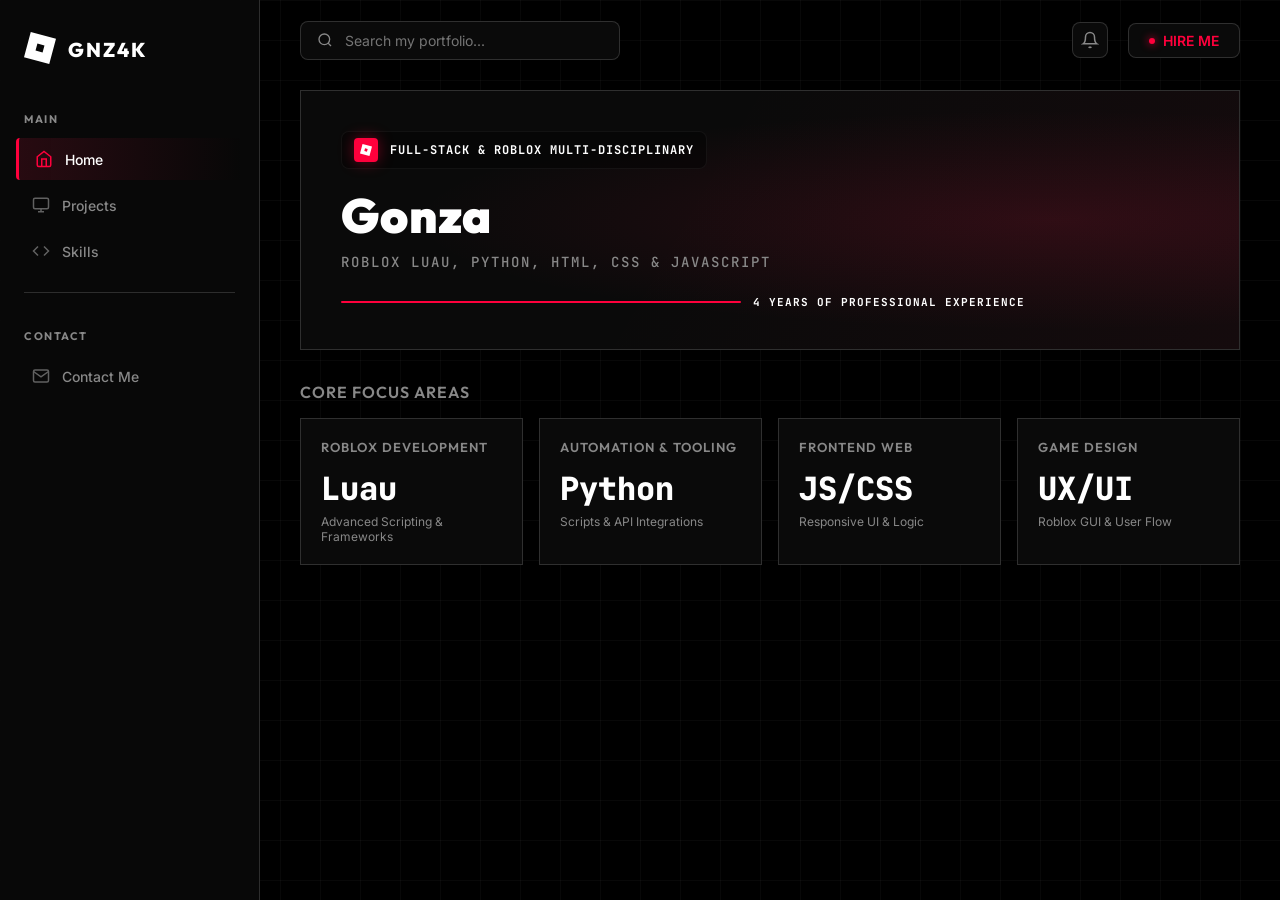
==== commit 877f3fc0: "New UI v.1.0.1" ====
--- a/index.html
+++ b/index.html
@@ -7,8 +7,7 @@
   <title>gnz4k's Portfolio</title>
   <link rel="icon" type="image/png"
     href="https://raw.githubusercontent.com/gnz4k/portfolio/refs/heads/main/Assets/Icons/EvolvedBlocksIcon.png">
-  <link href="https://fonts.googleapis.com/css2?family=Inter:wght@300;400;500;600;700;800;900&display=swap"
-    rel="stylesheet">
+  <link href="https://fonts.googleapis.com/css2?family=Inter:wght@300;400;500;600;700;800;900&family=JetBrains+Mono:wght@400;700&family=Outfit:wght@400;600;800;900&display=swap" rel="stylesheet">
   <link rel="stylesheet" href="style.css">
 </head>
 
@@ -27,14 +26,14 @@
       </div>
       <nav class="nav-menu">
         <div class="nav-section">MAIN</div>
-        <button class="nav-item active" data-target="view-home">
+        <button class="nav-item magnetic active" data-target="view-home">
           <svg class="nav-icon" viewBox="0 0 24 24" fill="none" stroke="currentColor" stroke-width="2">
             <path d="M3 9l9-7 9 7v11a2 2 0 0 1-2 2H5a2 2 0 0 1-2-2z"></path>
             <polyline points="9 22 9 12 15 12 15 22"></polyline>
           </svg>
           Home
         </button>
-        <button class="nav-item" data-target="view-projects">
+        <button class="nav-item magnetic" data-target="view-projects">
           <svg class="nav-icon" viewBox="0 0 24 24" fill="none" stroke="currentColor" stroke-width="2">
             <rect x="2" y="3" width="20" height="14" rx="2" ry="2"></rect>
             <line x1="8" y1="21" x2="16" y2="21"></line>
@@ -42,7 +41,7 @@
           </svg>
           Projects
         </button>
-        <button class="nav-item" data-target="view-skills">
+        <button class="nav-item magnetic" data-target="view-skills">
           <svg class="nav-icon" viewBox="0 0 24 24" fill="none" stroke="currentColor" stroke-width="2">
             <polyline points="16 18 22 12 16 6"></polyline>
             <polyline points="8 6 2 12 8 18"></polyline>
@@ -51,7 +50,7 @@
         </button>
         <div class="divider"></div>
         <div class="nav-section">CONTACT</div>
-        <button class="nav-item" data-target="view-contact">
+        <button class="nav-item magnetic" data-target="view-contact">
           <svg class="nav-icon" viewBox="0 0 24 24" fill="none" stroke="currentColor" stroke-width="2">
             <path d="M4 4h16c1.1 0 2 .9 2 2v12c0 1.1-.9 2-2 2H4c-1.1 0-2-.9-2-2V6c0-1.1.9-2 2-2z"></path>
             <polyline points="22,6 12,13 2,6"></polyline>
@@ -79,7 +78,7 @@
         </div>
 
         <div class="header-actions">
-          <button class="icon-btn mobile-menu-toggle" id="mobile-menu-toggle">
+          <button class="icon-btn magnetic mobile-menu-toggle" id="mobile-menu-toggle">
             <svg viewBox="0 0 24 24" fill="none" stroke="currentColor" stroke-width="2" stroke-linecap="round"
               stroke-linejoin="round">
               <line x1="3" y1="12" x2="21" y2="12"></line>
@@ -87,14 +86,14 @@
               <line x1="3" y1="18" x2="21" y2="18"></line>
             </svg>
           </button>
-          <button class="icon-btn">
+          <button class="icon-btn magnetic">
             <svg viewBox="0 0 24 24" fill="none" stroke="currentColor" stroke-width="2">
               <path d="M18 8A6 6 0 0 0 6 8c0 7-3 9-3 9h18s-3-2-3-9"></path>
               <path d="M13.73 21a2 2 0 0 1-3.46 0"></path>
             </svg>
           </button>
           <div class="wallet">
-            <span class="vp" id="hire-me-btn">HIRE ME</span>
+            <span class="vp magnetic" id="hire-me-btn">HIRE ME</span>
           </div>
         </div>
       </header>
@@ -115,7 +114,7 @@
                 </div>
                 <span>FULL-STACK & ROBLOX MULTI-DISCIPLINARY</span>
               </div>
-              <h1 class="player-name">Gonza</h1>
+              <h1 class="player-name scramble-text" data-value="Gonza">Gonza</h1>
               <div class="player-level" id="hero-player-level">Roblox Luau, Python, HTML, CSS & JavaScript</div>
 
               <div class="level-progress">
@@ -127,7 +126,7 @@
             </div>
           </div>
 
-          <h2 id="focus-home" class="section-title">CORE FOCUS AREAS</h2>
+          <h2 id="focus-home" class="section-title scramble-text" data-value="CORE FOCUS AREAS">CORE FOCUS AREAS</h2>
           <div class="stats-grid">
             <div class="stat-card glass-card">
               <h3>Roblox Development</h3>
@@ -155,7 +154,7 @@
         <!-- PROJECTS VIEW -->
         <section id="view-projects" class="view">
           <div class="dashboard-header">
-            <h1 class="page-title">RECENT PROJECTS</h1>
+            <h1 class="page-title scramble-text" data-value="RECENT PROJECTS">RECENT PROJECTS</h1>
             <div class="game-status active-game youtube-link" onclick="navigateTo('view-contact')">
               <svg viewBox="0 0 24 24" fill="currentColor" style="width: 14px; height: 14px; margin-right: 8px;">
                 <path
@@ -168,7 +167,7 @@
           <div class="telemetry-grid">
 
             <!-- Project 1: Hephaestus -->
-            <div id="proj-heph" class="project-card project-border">
+            <div id="proj-heph" class="project-card project-border glow-card">
               <div class="project-image-wrapper">
                 <img
                   src="https://raw.githubusercontent.com/gnz4k/portfolio/refs/heads/main/Assets/Banners/Hephaestus.png"
@@ -212,7 +211,7 @@
             </div>
 
             <!-- Project 3: Procedural World Engine -->
-            <div id="proj-procedural-world" class="project-card project-border">
+            <div id="proj-procedural-world" class="project-card project-border glow-card">
               <div class="project-image-wrapper">
                 <img
                   src="https://raw.githubusercontent.com/gnz4k/portfolio/refs/heads/main/Assets/Banners/PerlinProject.png"
@@ -261,7 +260,7 @@
             </div>
 
             <!-- Project 4: Project GK | VAL -->
-            <div id="proj-gk-val" class="project-card project-border">
+            <div id="proj-gk-val" class="project-card project-border glow-card">
               <div class="project-image-wrapper">
                 <img
                   src="https://raw.githubusercontent.com/gnz4k/portfolio/refs/heads/main/Assets/Banners/ProjectGK.png"
@@ -311,12 +310,12 @@
         <!-- SKILLS VIEW -->
         <section id="view-skills" class="view">
           <div class="dashboard-header">
-            <h1 class="page-title">TECHNICAL SKILLS & EXPERTISE</h1>
+            <h1 class="page-title scramble-text" data-value="TECHNICAL SKILLS & EXPERTISE">TECHNICAL SKILLS & EXPERTISE</h1>
           </div>
 
           <div class="telemetry-grid">
 
-            <div id="skill-roblox" class="skill-category-card glass-card">
+            <div id="skill-roblox" class="skill-category-card glass-card glow-card">
               <h3>
                 <svg viewBox="0 0 24 24" fill="currentColor" style="color: white !important;">
                   <path
@@ -343,7 +342,7 @@
               </div>
             </div>
 
-            <div id="skill-python" class="skill-category-card glass-card">
+            <div id="skill-python" class="skill-category-card glass-card glow-card">
               <h3>
                 <img src="https://skillicons.dev/icons?i=python" alt="Python" class="header-skill-icon">
                 Automation & Scripting
@@ -362,7 +361,7 @@
               </div>
             </div>
 
-            <div id="skill-web" class="skill-category-card glass-card">
+            <div id="skill-web" class="skill-category-card glass-card glow-card">
               <h3>
                 <img src="https://skillicons.dev/icons?i=html" alt="HTML5" class="header-skill-icon">
                 Web Development Stack
@@ -393,7 +392,7 @@
 
         <!-- CONTACT VIEW -->
         <section id="view-contact" class="view">
-          <h1 class="page-title">CONTACT ME</h1>
+          <h1 class="page-title scramble-text" data-value="CONTACT ME">CONTACT ME</h1>
           <div id="contact-details" class="settings-container glass-card">
             <div class="settings-group">
               <h3>Let's work together</h3>
@@ -406,7 +405,7 @@
                   </div>
                   <p>gnz4kdev@gmail.com</p>
                 </div>
-                <button class="btn btn-outline" onclick="copyToClipboard('gnz4kdev@gmail.com', this)">COPY
+                <button class="btn btn-outline magnetic" onclick="copyToClipboard('gnz4kdev@gmail.com', this)">COPY
                   EMAIL</button>
               </div>
 
@@ -421,7 +420,7 @@
                   </div>
                   <p>@g_nz4k</p>
                 </div>
-                <a href="https://x.com/g_nz4k" target="_blank" class="btn btn-outline"
+                <a href="https://x.com/g_nz4k" target="_blank" class="btn btn-outline magnetic"
                   style="text-decoration: none; text-align: center; display: inline-flex; align-items: center; justify-content: center;">VISIT
                   X</a>
               </div>
@@ -437,7 +436,7 @@
                   </div>
                   <p>youtube.com/@gnz4k</p>
                 </div>
-                <a href="https://youtube.com/@gnz4k" target="_blank" class="btn btn-outline"
+                <a href="https://youtube.com/@gnz4k" target="_blank" class="btn btn-outline magnetic"
                   style="text-decoration: none; text-align: center; display: inline-flex; align-items: center; justify-content: center;">VISIT
                   CHANNEL</a>
               </div>
@@ -453,7 +452,7 @@
                   </div>
                   <p>roblox.com/users/1930795964/profile</p>
                 </div>
-                <a href="https://www.roblox.com/users/1930795964/profile" target="_blank" class="btn btn-primary"
+                <a href="https://www.roblox.com/users/1930795964/profile" target="_blank" class="btn btn-primary magnetic"
                   style="text-decoration: none; text-align: center; display: inline-flex; align-items: center; justify-content: center;">VISIT
                   PROFILE</a>
               </div>
@@ -466,7 +465,7 @@
                   </div>
                   <p>g_onzaaa</p>
                 </div>
-                <button class="btn btn-outline" onclick="copyToClipboard('g_onzaaa', this)">COPY TAG</button>
+                <button class="btn btn-outline magnetic" onclick="copyToClipboard('g_onzaaa', this)">COPY TAG</button>
               </div>
 
             </div>
--- a/style.css
+++ b/style.css
@@ -1,13 +1,13 @@
 :root {
-  --bg-base: #09090b;
-  --bg-surface: #18181b;
-  --bg-glass: rgba(24, 24, 27, 0.6);
-  --crimson: #E11D48;
-  --crimson-hover: #BE123C;
-  --crimson-glow: rgba(225, 29, 72, 0.3);
-  --text-main: #f8fafc;
-  --text-muted: #a1a1aa;
-  --glass-border: rgba(255, 255, 255, 0.08);
+  --bg-base: #000000;
+  --bg-surface: #0a0a0a;
+  --bg-glass: rgba(10, 10, 10, 0.85);
+  --crimson: #ff003c;
+  --crimson-hover: #ff3366;
+  --crimson-glow: rgba(255, 0, 60, 0.4);
+  --text-main: #ffffff;
+  --text-muted: #888888;
+  --glass-border: rgba(255, 255, 255, 0.15);
 }
 
 * {
@@ -23,8 +23,64 @@
   min-height: 100vh;
   overflow-x: hidden;
   user-select: none;
-  background-image: radial-gradient(circle at top center, rgba(225, 29, 72, 0.05), transparent 60%);
-}
+  background-image: 
+    linear-gradient(rgba(255, 255, 255, 0.03) 1px, transparent 1px),
+    linear-gradient(90deg, rgba(255, 255, 255, 0.03) 1px, transparent 1px);
+  background-size: 40px 40px;
+}
+
+h1, h2, h3, h4, .page-title, .player-name, .nav-section {
+  font-family: 'Outfit', sans-serif;
+}
+
+.player-level, .tag, .stat-value, .progress-text, .player-rank {
+  font-family: 'JetBrains Mono', monospace;
+}
+
+/* --- NEW INTERACTIONS CSS --- */
+.glow-card {
+  position: relative;
+  overflow: hidden;
+}
+
+.glow-card::before {
+  content: "";
+  position: absolute;
+  top: 0;
+  left: 0;
+  width: 100%;
+  height: 100%;
+  background: radial-gradient(
+    600px circle at var(--mouse-x, 0) var(--mouse-y, 0),
+    rgba(255, 0, 60, 0.1),
+    transparent 40%
+  );
+  z-index: 0;
+  pointer-events: none;
+  transition: opacity 0.3s ease;
+  opacity: 0;
+}
+
+.glow-card:hover::before {
+  opacity: 1;
+}
+
+.glow-card > * {
+  position: relative;
+  z-index: 1;
+}
+
+.magnetic {
+  transition: transform 0.2s cubic-bezier(0.25, 1, 0.5, 1);
+  will-change: transform;
+}
+
+.scramble-dim {
+  color: var(--crimson);
+  opacity: 0.7;
+}
+
+
 
 /* --- CUSTOM SCROLLBAR OVERRIDES --- */
 ::-webkit-scrollbar {
@@ -449,9 +505,7 @@
 .glass-card {
   background: var(--bg-surface);
   border: 1px solid var(--glass-border);
-  border-radius: 12px;
   padding: 20px;
-  box-shadow: 0 4px 6px rgba(0, 0, 0, 0.1);
 }
 
 .text-crimson {
@@ -461,7 +515,6 @@
 /* --- HERO SECTION --- */
 .hero-card {
   position: relative;
-  border-radius: 16px;
   overflow: hidden;
   min-height: auto;
   display: flex;
@@ -471,7 +524,6 @@
   padding: 32px 20px;
   border: 1px solid var(--glass-border);
   background: var(--bg-surface);
-  box-shadow: 0 10px 30px rgba(0, 0, 0, 0.2);
 }
 
 .hero-bg {
@@ -655,10 +707,9 @@
   position: relative;
   display: flex;
   flex-direction: column;
-  transition: transform 0.3s ease, box-shadow 0.3s ease, border-color 0.3s ease;
+  transition: transform 0.3s ease, border-color 0.3s ease;
   background: var(--bg-surface);
   border: 1px solid var(--glass-border);
-  border-radius: 12px;
 }
 
 .project-card:hover {
@@ -677,7 +728,6 @@
   overflow: hidden;
   position: relative;
   border-bottom: 1px solid var(--glass-border);
-  border-radius: 8px 8px 0 0;
 }
 
 .project-image-wrapper img {
